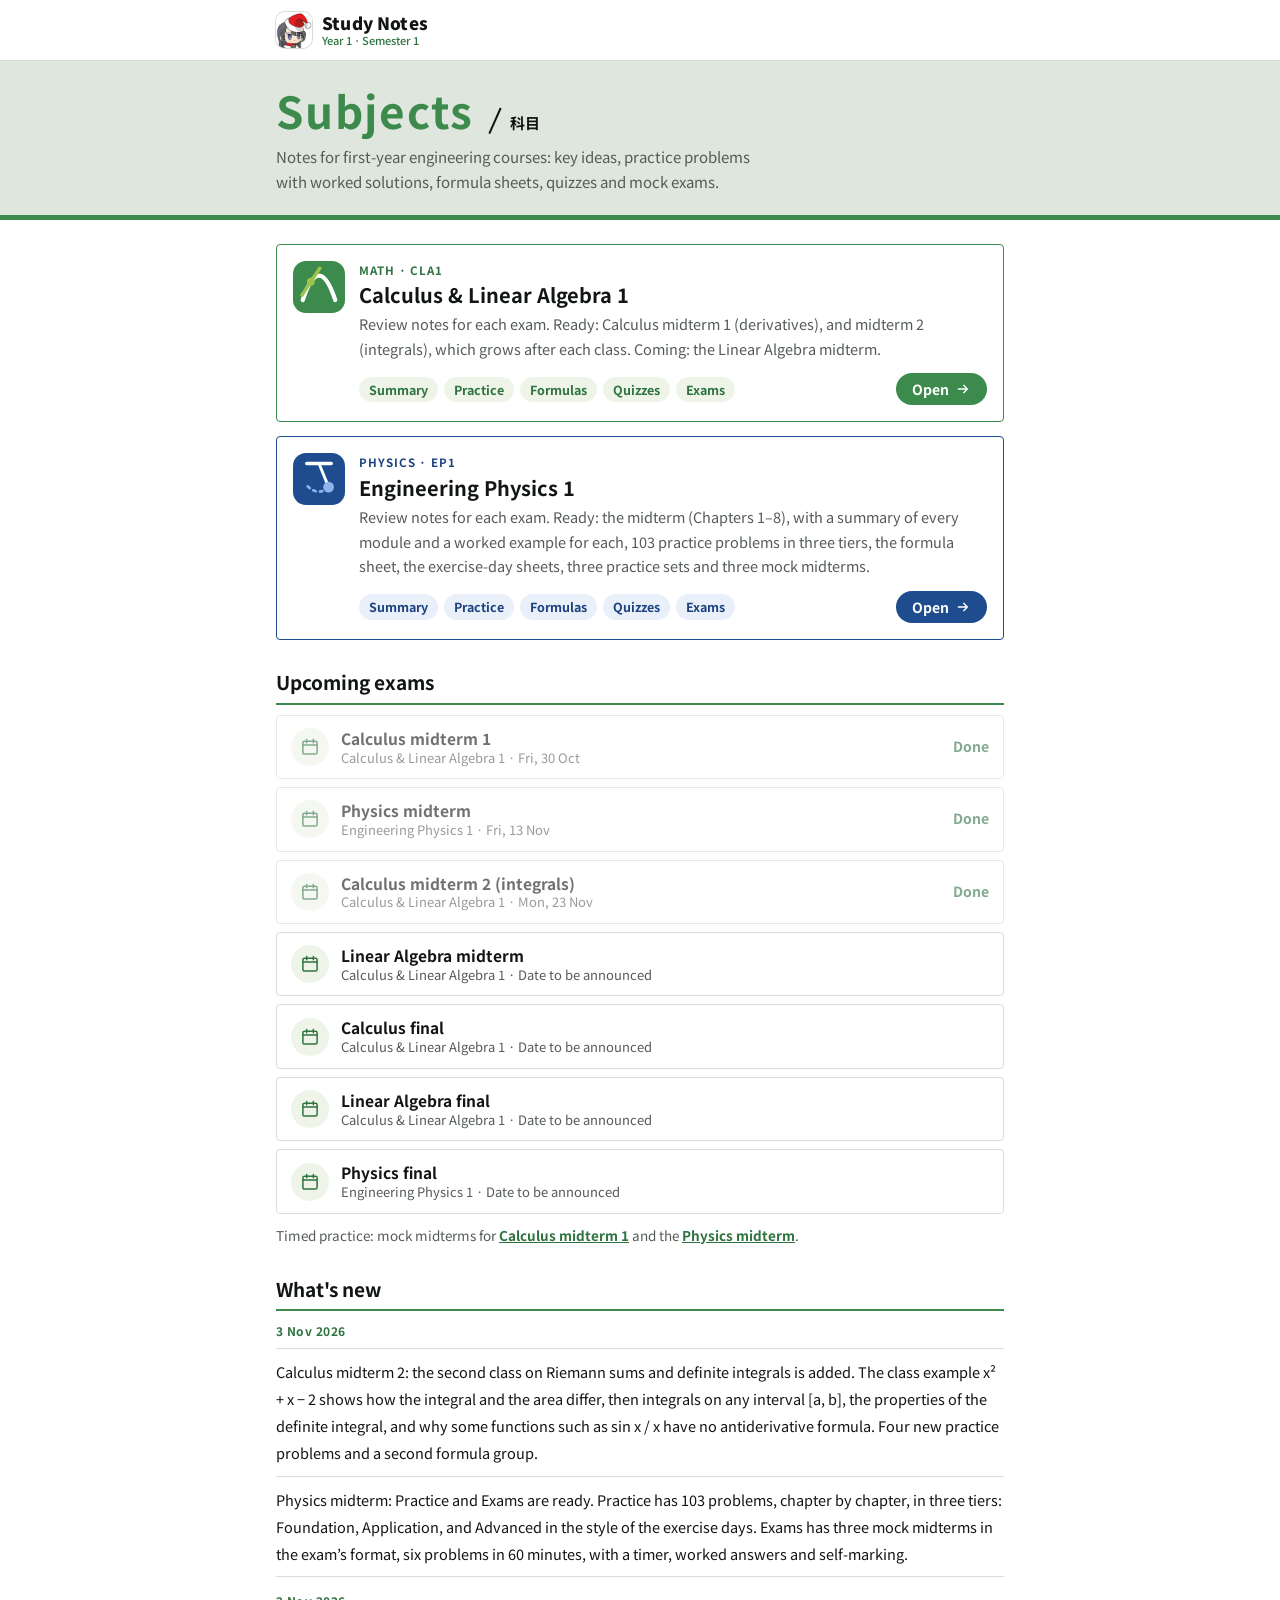
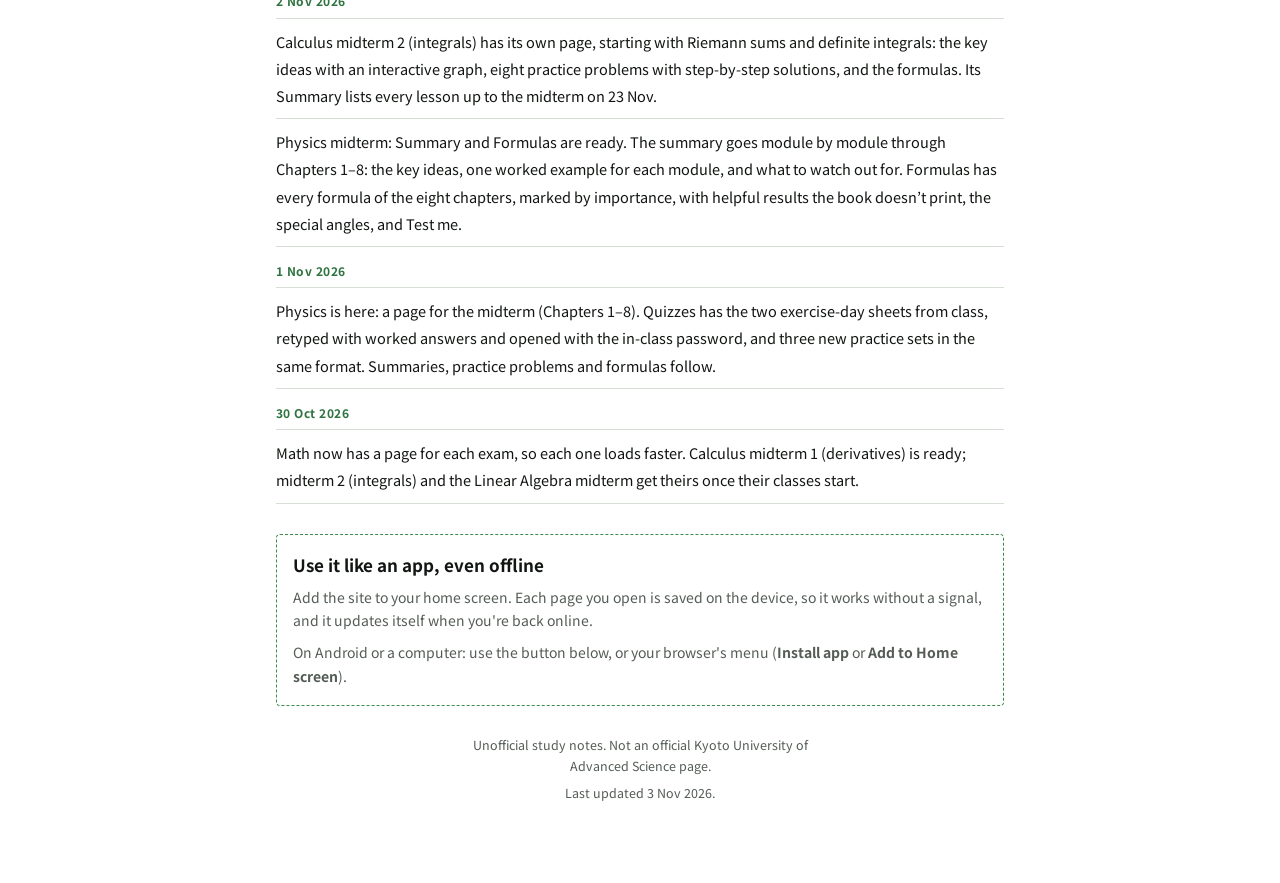
==== index.html @ 2e7078bb "Physics: fill the Practice and Exams tabs - Practice: 103 problems, chapter by chapter, in three tie" ====
<!doctype html>
<html lang="en">
<head>
<meta charset="utf-8">
<meta name="viewport" content="width=device-width, initial-scale=1, viewport-fit=cover">
<title>Study Notes · Year 1</title>
<meta name="description" content="Unofficial study notes for first-year KUAS engineering courses: summaries, practice problems with worked solutions, formula sheets, quizzes and mock exams.">
<meta name="robots" content="noindex, nofollow">
<meta property="og:type" content="website">
<meta property="og:site_name" content="Study Notes">
<meta property="og:title" content="Study Notes · Year 1">
<meta property="og:description" content="Unofficial notes for first-year engineering courses: key ideas, practice problems with worked solutions, formula sheets, quizzes and mock exams.">
<meta property="og:url" content="https://lmheew.github.io/y1-s1/">
<meta property="og:image" content="https://lmheew.github.io/y1-s1/og-home.png">
<meta property="og:image:width" content="1200">
<meta property="og:image:height" content="630">
<meta property="og:image:alt" content="Study Notes, Year 1: Calculus and Linear Algebra 1, and Engineering Physics 1">
<meta name="twitter:card" content="summary_large_image">
<meta name="theme-color" content="#FFFFFF" media="(prefers-color-scheme: light)">
<meta name="theme-color" content="#151C17" media="(prefers-color-scheme: dark)">
<link rel="icon" href="favicon.png" type="image/png" sizes="64x64">
<link rel="apple-touch-icon" href="apple-touch-icon.png">
<link rel="manifest" href="manifest.webmanifest">
<link rel="preconnect" href="https://fonts.googleapis.com">
<link rel="preconnect" href="https://fonts.gstatic.com" crossorigin>
<link rel="stylesheet" href="https://fonts.googleapis.com/css2?family=Noto+Sans+JP:wght@400;500;700;900&display=swap">
<link rel="stylesheet" href="src/shared/totop.css">
<script src="src/shared/totop.js" defer></script>
<script>
  // follow the theme picked on a subject page (light / dark / system)
  try {
    const t = (JSON.parse(localStorage.getItem('cla1-midterm-review') || 'null') || {}).theme;
    if (t === 'light' || t === 'dark') document.documentElement.setAttribute('data-theme', t);
  } catch (e) { /* storage unavailable */ }
</script>
<style>
  /* Home: subjects, upcoming exams, what's new, and offline use. Same KUAS-style palette as the subject pages;
     each subject keeps its own colour (Math green, Physics a darker blue). Hand-written: edit it directly. */
  :root {
    --bg: #FFFFFF; --surface: #FFFFFF; --band: #DEE6DD; --green: #3D8A4D; --green-text: #2F7340; --lime: #9CC34C; --lime-deep: #7BA831; --bar: #377E46; --bar-active: #2B6638;
    --ink: #121612; --ink-soft: #545C55; --line: #D6DED5; --tint: #EEF5E8; --amber: #8F5B0D; --charcoal: #505050;
    --blue: #1F4B8F; --blue-text: #1C437F; --blue-soft: #8FB4EC; --blue-tint: #EAF0FA;
    --font: "Noto Sans JP", "Hiragino Sans", "Hiragino Kaku Gothic ProN", "Yu Gothic", Meiryo, system-ui, sans-serif;
    --totop-bottom: calc(20px + env(safe-area-inset-bottom, 0px)); /* no tab bar here, so the back-to-top button sits lower */
    color-scheme: light;
  }
  @media (prefers-color-scheme: dark) {
    :root:not([data-theme="light"]) {
      --bg: #0E1310; --surface: #151C17; --band: #1B261E; --green: #5DB570; --green-text: #86CF95; --lime: #A6CF5A; --lime-deep: #8DB845; --bar: #2B6337; --bar-active: #1F4B29;
      --ink: #E6EDE7; --ink-soft: #A3AFA5; --line: #2A362E; --tint: #1A281E; --amber: #E2AB55; --charcoal: #3A413C;
      --blue: #6F9BE0; --blue-text: #9DBDF0; --blue-soft: #6F9BE0; --blue-tint: #172234;
      color-scheme: dark;
    }
  }
  :root[data-theme="dark"] {
    --bg: #0E1310; --surface: #151C17; --band: #1B261E; --green: #5DB570; --green-text: #86CF95; --lime: #A6CF5A; --lime-deep: #8DB845; --bar: #2B6337; --bar-active: #1F4B29;
    --ink: #E6EDE7; --ink-soft: #A3AFA5; --line: #2A362E; --tint: #1A281E; --amber: #E2AB55; --charcoal: #3A413C;
    --blue: #6F9BE0; --blue-text: #9DBDF0; --blue-soft: #6F9BE0; --blue-tint: #172234;
    color-scheme: dark;
  }
  *, *::before, *::after { box-sizing: border-box; }
  [hidden] { display: none !important; }
  html { -webkit-text-size-adjust: 100%; }
  body { margin: 0; background: var(--bg); color: var(--ink); font-family: var(--font); font-size: 16px; line-height: 1.7; }
  p { margin: 0; }
  .wrap { max-width: 760px; margin-inline: auto; padding-left: max(16px, env(safe-area-inset-left, 0px)); padding-right: max(16px, env(safe-area-inset-right, 0px)); }
  :where(a, button):focus-visible { outline: 2.5px solid var(--lime); outline-offset: 3px; }
  svg.ic { width: 20px; height: 20px; fill: none; stroke: currentColor; stroke-width: 1.8; stroke-linecap: round; stroke-linejoin: round; flex: none; }

  .appbar { background: var(--surface); border-bottom: 1px solid var(--line); padding-top: env(safe-area-inset-top, 0px); }
  .appbar-row { display: flex; align-items: center; height: 60px; }
  .brand { display: flex; align-items: center; gap: 10px; min-width: 0; color: var(--ink); text-decoration: none; }
  .brand img { width: 36px; height: 36px; flex: none; border-radius: 9px; box-shadow: 0 0 0 1px var(--line); } /* the app icon (logo.png) */
  .brand-text { display: grid; line-height: 1.2; }
  .brand-text b { font-size: 17px; font-weight: 900; letter-spacing: .01em; }
  .brand-text small { font-size: 11px; font-weight: 500; color: var(--green-text); }

  .band { background: var(--band); border-bottom: 5px solid var(--green); }
  .band .wrap { padding-block: 24px 20px; }
  .band-title { margin: 0; display: flex; flex-wrap: wrap; align-items: baseline; gap: 2px 14px; line-height: 1.15; }
  .band-title .en { font-size: clamp(32px, 9vw, 44px); font-weight: 700; letter-spacing: .04em; color: var(--green); }
  .band-title .jp { position: relative; padding-left: 22px; font-size: 15px; font-weight: 700; }
  .band-title .jp::before { content: ""; position: absolute; left: 6px; top: 50%; width: 2px; height: 28px; background: var(--ink); transform: translateY(-58%) rotate(24deg); }
  .band-lede { margin-top: 8px; font-size: 15px; color: var(--ink-soft); max-width: 60ch; }

  main { padding-block: 24px 8px; display: grid; gap: 30px; }
  .sec-title { margin: 0 0 10px; padding-bottom: 8px; border-bottom: 2px solid var(--green); font-size: 19px; font-weight: 700; line-height: 1.3; }
  .new-pill { display: inline-block; margin-left: 6px; padding: 2px 8px; border-radius: 999px; background: var(--lime); color: #1B2A0E;
    font-size: 10.5px; font-weight: 900; line-height: 1.3; letter-spacing: .06em; text-transform: uppercase; vertical-align: middle; }

  .subjects { display: grid; gap: 14px; }
  .subject { --c: var(--green); --c-text: var(--green-text); --c-tint: var(--tint);
    display: grid; grid-template-columns: auto minmax(0, 1fr); align-content: start; gap: 4px 14px; padding: 16px; border: 1.5px solid var(--c); border-radius: 4px;
    background: var(--surface); color: var(--ink); text-decoration: none; }
  a.subject:hover { background: var(--c-tint); }
  .subject.physics { --c: var(--blue); --c-text: var(--blue-text); --c-tint: var(--blue-tint); }
  .s-icon { grid-row: span 2; width: 52px; height: 52px; }
  .s-icon svg { width: 100%; height: 100%; display: block; }
  .s-kicker { display: block; font-size: 11.5px; font-weight: 700; letter-spacing: .08em; text-transform: uppercase; color: var(--c-text); }
  .s-title { display: block; margin-top: 2px; font-size: 20px; font-weight: 700; line-height: 1.3; text-wrap: balance; }
  .s-text { grid-column: 2; font-size: 14.5px; color: var(--ink-soft); }
  .s-foot { grid-column: 2; display: flex; flex-wrap: wrap; align-items: center; justify-content: space-between; gap: 8px 12px; margin-top: 8px; }
  .s-parts { display: flex; flex-wrap: wrap; gap: 6px; padding: 0; margin: 0; list-style: none; }
  .s-parts li { padding: 2px 10px; border-radius: 999px; background: var(--c-tint); color: var(--c-text); font-size: 12.5px; font-weight: 700; }
  .s-go { display: inline-flex; align-items: center; gap: 6px; padding: 8px 16px; border-radius: 999px; background: var(--c); color: #FFFFFF; font-size: 14px; font-weight: 700; line-height: 1; }
  .s-go svg { width: 16px; height: 16px; fill: none; stroke: currentColor; stroke-width: 2; stroke-linecap: round; stroke-linejoin: round; }
  .s-soon { display: inline-block; padding: 4px 12px; border: 1.5px solid var(--c); border-radius: 999px; color: var(--c-text); font-size: 13px; font-weight: 700; }
  :root[data-theme="dark"] .s-go { color: #0E1310; }
  @media (prefers-color-scheme: dark) { :root:not([data-theme="light"]) .s-go { color: #0E1310; } }

  .up-list { list-style: none; margin: 0; padding: 0; display: grid; gap: 8px; }
  .up-item { display: flex; align-items: center; gap: 12px; padding: 12px 14px; border: 1.5px solid var(--line); border-radius: 4px; background: var(--surface); color: var(--ink); text-decoration: none; }
  a.up-item:hover { background: var(--tint); }
  .up-cal { width: 38px; height: 38px; flex: none; display: grid; place-items: center; border-radius: 50%; background: var(--tint); color: var(--green-text); }
  .up-main { flex: 1; min-width: 0; display: grid; line-height: 1.35; }
  .up-name { font-size: 15.5px; font-weight: 700; }
  .up-when { font-size: 13px; color: var(--ink-soft); }
  .up-left { flex: none; font-size: 14px; font-weight: 700; color: var(--green-text); font-variant-numeric: tabular-nums; }
  .up-item.soon { border-color: var(--amber); }
  .up-item.soon .up-left { color: var(--amber); }
  .up-item.past { opacity: .6; }
  .up-more { margin-top: 10px; font-size: 13.5px; color: var(--ink-soft); }
  .up-more a { color: var(--green-text); font-weight: 700; white-space: nowrap; }
  .nw { white-space: nowrap; }

  .news, .n-items { list-style: none; margin: 0; padding: 0; display: grid; }
  .news { gap: 14px; }
  .n-date { margin: 0; padding-bottom: 6px; border-bottom: 1px solid var(--line); font-size: 12px; font-weight: 700; letter-spacing: .04em; color: var(--green-text); }
  .n-items li { padding: 9px 0; border-bottom: 1px solid var(--line); }
  .news a { color: var(--ink); text-decoration: none; }
  .news a:hover .n-text { text-decoration: underline; }
  .n-text { font-size: 14.5px; }

  .offline { padding: 16px; border: 1.5px dashed var(--green); border-radius: 4px; }
  .offline h2 { margin: 0 0 6px; font-size: 17px; font-weight: 700; }
  .offline p { font-size: 14px; color: var(--ink-soft); }
  .offline p + p { margin-top: 8px; }
  .install { appearance: none; margin-top: 12px; display: inline-flex; align-items: center; gap: 8px; padding: 10px 18px; border: 0; border-radius: 999px;
    background: var(--bar); color: #FFFFFF; font: 700 14px/1 var(--font); cursor: pointer; }
  @media (hover: hover) { .install:hover { background: var(--bar-active); } }
  .ok { color: var(--green-text); font-weight: 700; }

  .site-foot .wrap { padding-block: 20px calc(80px + env(safe-area-inset-bottom, 0px)); text-align: center; } /* room for the back-to-top button */
  .fine { max-width: 56ch; margin-inline: auto; font-size: 12.5px; color: var(--ink-soft); }
  .fine + .fine { margin-top: 6px; }
</style>
</head>
<body>
<header class="appbar"><div class="wrap appbar-row">
  <a class="brand" href="./" aria-label="Study Notes, home">
    <img src="logo.png" width="36" height="36" alt="">
    <span class="brand-text"><b>Study Notes</b><small>Year 1 · Semester 1</small></span>
  </a>
</div></header>

<div class="band"><div class="wrap">
  <h1 class="band-title"><span class="en">Subjects</span><span class="jp" lang="ja">科目</span></h1>
  <p class="band-lede">Notes for first-year engineering courses: key ideas, practice problems with worked solutions, formula sheets, quizzes and mock exams.</p>
</div></div>

<main class="wrap">
  <section aria-label="Subjects">
    <div class="subjects">
      <a class="subject math" href="math/" id="card-math">
        <span class="s-icon"><svg viewBox="0 0 32 32" aria-hidden="true"><rect width="32" height="32" rx="8" fill="#3D8A4D"/><path d="M6 24Q16 -6 26 24" fill="none" stroke="#FFFFFF" stroke-width="2.6" stroke-linecap="round"/><path d="M5.5 21L16.5 4.5" fill="none" stroke="#9CC34C" stroke-width="2.2" stroke-linecap="round"/><circle cx="11" cy="12.75" r="2.4" fill="#9CC34C"/></svg></span>
        <span><span class="s-kicker">Math · CLA1</span><span class="s-title">Calculus &amp; Linear Algebra 1</span></span>
        <p class="s-text">Review notes for each exam. Ready: Calculus midterm 1 (derivatives), and midterm 2 (integrals), which grows after each class. Coming: the Linear Algebra midterm.</p>
        <span class="s-foot">
          <ul class="s-parts" aria-label="Sections"><li>Summary</li><li>Practice</li><li>Formulas</li><li>Quizzes</li><li>Exams</li></ul>
          <span class="s-go">Open<svg viewBox="0 0 24 24" aria-hidden="true"><path d="M5 12h13M13 6.5l5.5 5.5-5.5 5.5"/></svg></span>
        </span>
      </a>
      <a class="subject physics" href="physics/" id="card-physics">
        <span class="s-icon"><svg viewBox="0 0 32 32" aria-hidden="true"><rect width="32" height="32" rx="8" fill="#1F4B8F"/><path d="M8.5 6.5h15" stroke="#FFFFFF" stroke-width="2.2" stroke-linecap="round"/><path d="M16 6.5L21.2 19.2" stroke="#FFFFFF" stroke-width="1.8" stroke-linecap="round"/><path d="M9 20.5Q16 27 23 20.5" fill="none" stroke="#8FB4EC" stroke-width="1.6" stroke-linecap="round" stroke-dasharray="1.6 2.6"/><circle cx="21.9" cy="21" r="3.3" fill="#8FB4EC"/></svg></span>
        <span><span class="s-kicker">Physics · EP1</span><span class="s-title">Engineering Physics 1</span></span>
        <p class="s-text">Review notes for each exam. Ready: the midterm (Chapters 1–8), with a summary of every module and a worked example for each, 103 practice problems in three tiers, the formula sheet, the exercise-day sheets, three practice sets and three mock midterms.</p>
        <span class="s-foot">
          <ul class="s-parts" aria-label="Sections"><li>Summary</li><li>Practice</li><li>Formulas</li><li>Quizzes</li><li>Exams</li></ul>
          <span class="s-go">Open<svg viewBox="0 0 24 24" aria-hidden="true"><path d="M5 12h13M13 6.5l5.5 5.5-5.5 5.5"/></svg></span>
        </span>
      </a>
    </div>
  </section>

  <section aria-labelledby="up-title">
    <h2 class="sec-title" id="up-title">Upcoming exams</h2>
    <ul class="up-list" id="up-list"><li class="up-item"><span class="up-main"><span class="up-when">Loading…</span></span></li></ul>
    <p class="up-more">Timed practice: mock midterms for <a href="math/derivatives/#exams">Calculus midterm 1</a> and the <a href="physics/midterm/#exams">Physics midterm</a>.</p>
  </section>

  <section aria-labelledby="news-title">
    <h2 class="sec-title" id="news-title">What's new</h2>
    <ul class="news" id="news"></ul>
  </section>

  <section class="offline" id="offline" aria-labelledby="off-title">
    <h2 id="off-title">Use it like an app, even offline</h2>
    <p>Add the site to your home screen. Each page you open is saved on the device, so it works without a signal, and it updates itself when you're back online.</p>
    <p id="off-ios" hidden>On iPhone or iPad: tap the Share button in Safari, then <b>Add to Home Screen</b>.</p>
    <p id="off-other">On Android or a computer: use the button below, or your browser's menu (<b>Install app</b> or <b>Add to Home screen</b>).</p>
    <button type="button" class="install" id="install" hidden>Install Study Notes</button>
    <p class="ok" id="off-done" hidden>Installed: you're using the app version.</p>
  </section>
</main>

<footer class="site-foot"><div class="wrap">
  <p class="fine">Unofficial study notes. Not an official Kyoto University of Advanced Science page.</p>
  <p class="fine" id="updated" hidden>Last updated <time></time>.</p>
</div></footer>

<script>
  (() => {
    const DAY = 86400000;
    const $ = (s) => document.querySelector(s);
    const esc = (s) => String(s).replace(/[&<>"]/g, (c) => ({ '&': '&amp;', '<': '&lt;', '>': '&gt;', '"': '&quot;' }[c]));
    const CAL = '<svg class="ic" viewBox="0 0 24 24" aria-hidden="true"><rect x="3.5" y="5" width="17" height="15.5" rx="2"/><path d="M3.5 9.5h17M8 3v4M16 3v4"/></svg>';
    const fresh = (date) => { const t = new Date(date + 'T00:00:00+09:00').getTime(); return Date.now() - t < 14 * DAY && Date.now() >= t - DAY; };
    const todayJST = () => new Date(new Date().toLocaleDateString('en-CA', { timeZone: 'Asia/Tokyo' }) + 'T00:00:00+09:00').getTime();
    // an exam links to its own page's Exams tab (page in site.json), or else to its subject's page
    const COURSE_PAGE = { math: 'math/', physics: 'physics/' };

    function exams(list) {
      const ul = $('#up-list');
      const today = todayJST();
      // the course name only tells exams apart once there is more than one course
      const several = new Set(list.map((x) => x.course)).size > 1;
      const rows = list.map((x) => {
        let when = 'Date to be announced', left = '', cls = '', sort = Infinity;
        if (x.date) {
          const days = Math.round((new Date(x.date + 'T00:00:00+09:00').getTime() - today) / DAY);
          when = new Date(x.date + 'T12:00:00+09:00').toLocaleDateString('en-GB', { weekday: 'short', day: 'numeric', month: 'short', timeZone: 'Asia/Tokyo' }) + (x.time ? ' · ' + x.time : '');
          left = days < 0 ? 'Done' : days === 0 ? 'Today' : days === 1 ? 'Tomorrow' : `in ${days} days`;
          cls = days < 0 ? ' past' : days <= 7 ? ' soon' : '';
          sort = days < 0 ? 1e9 + days : days;
        }
        const href = x.page ? x.page + '#exams' : COURSE_PAGE[x.subject];
        const inner = `<span class="up-cal">${CAL}</span><span class="up-main"><b class="up-name">${esc(x.name)}</b><span class="up-when">${several ? esc(x.course) + ' · ' : ''}<span class="nw">${esc(when)}</span></span></span><span class="up-left">${left}</span>`;
        return { sort, html: href ? `<li><a class="up-item${cls}" href="${href}">${inner}</a></li>` : `<li class="up-item${cls}">${inner}</li>` };
      });
      rows.sort((a, b) => a.sort - b.sort);
      ul.innerHTML = rows.map((r) => r.html).join('') || '<li class="up-item"><span class="up-main"><span class="up-when">No exams listed yet.</span></span></li>';
    }
    // "New" only for what this device hasn't seen yet, like the Math page (same keys, see page.js): What's new
    // marks a day's entries until the home page has shown them once (they stay for the rest of that visit), and
    // a subject's card until that subject's page has been opened since its newest update.
    const SEEN_KEY = 'study-seen', START_KEY = 'study-seen-start';
    const storage = (kind) => { try { return window[kind] || null; } catch (e) { return null; } };
    const readSeen = (store, key) => {
      try { const v = JSON.parse((store && store.getItem(key)) || 'null'); return v && typeof v === 'object' ? v : null; } catch (e) { return null; }
    };
    const seen = readSeen(storage('localStorage'), SEEN_KEY) || {};
    let start = readSeen(storage('sessionStorage'), START_KEY);
    if (!start) {
      start = { ...seen };
      try { storage('sessionStorage').setItem(START_KEY, JSON.stringify(start)); } catch (e) { /* ignore */ }
    }
    const unseen = (date, key, base) => Boolean(date) && fresh(date) && !(base[key] >= date);
    const PILL = ' <span class="new-pill">New</span>';

    // the latest six entries, grouped under their date
    function news(list) {
      const latest = list.slice().sort((a, b) => (a.date < b.date ? 1 : a.date > b.date ? -1 : 0)).slice(0, 6);
      const days = [];
      latest.forEach((n) => { const g = days[days.length - 1]; if (g && g.date === n.date) g.items.push(n); else days.push({ date: n.date, items: [n] }); });
      $('#news').innerHTML = days.map((g) => {
        const d = new Date(g.date + 'T12:00:00+09:00').toLocaleDateString('en-GB', { day: 'numeric', month: 'short', year: 'numeric', timeZone: 'Asia/Tokyo' });
        const items = g.items.map((n) => {
          const text = `<span class="n-text">${esc(n.text)}</span>`;
          return `<li>${n.link ? `<a href="${esc(n.link)}">${text}</a>` : text}</li>`;
        }).join('');
        return `<li class="n-day"><p class="n-date"><time class="nw" datetime="${esc(g.date)}">${esc(d)}</time>${unseen(g.date, 'news', start) ? PILL : ''}</p><ul class="n-items">${items}</ul></li>`;
      }).join('');
      const newest = latest.length ? latest[0].date : '';
      if (newest) {
        const t = $('#updated time');
        t.dateTime = newest;
        t.textContent = new Date(newest + 'T12:00:00+09:00').toLocaleDateString('en-GB', { day: 'numeric', month: 'short', year: 'numeric', timeZone: 'Asia/Tokyo' });
        $('#updated').hidden = false;
      }
      if (newest && !(seen.news >= newest)) {
        seen.news = newest;
        try { storage('localStorage').setItem(SEEN_KEY, JSON.stringify(seen)); } catch (e) { /* ignore */ }
      }
      // each exam page keeps its own key in study-seen (page.js); an entry belongs to the page it links to, and the
      // rest to its subject's key. A subject's card is New while any of its entries is new to that key.
      const PAGE_KEYS = { math: [['math/integrals/', 'math-integrals']], physics: [] };
      const keyOf = (n, subj) => { const p = PAGE_KEYS[subj].find(([pre]) => (n.link || '').startsWith(pre)); return p ? p[1] : subj; };
      for (const subj of ['math', 'physics']) {
        const mine = list.filter((n) => n.subject === subj || n.subject === 'all');
        if (mine.some((n) => unseen(n.date, keyOf(n, subj), seen))) $('#card-' + subj + ' .s-kicker').insertAdjacentHTML('beforeend', PILL);
      }
    }
    fetch('site.json').then((r) => r.json()).then((d) => { exams(d.exams || []); news(d.news || []); })
      .catch(() => { $('#up-list').innerHTML = '<li class="up-item"><span class="up-main"><span class="up-when">Couldn\'t load the exam list. Check your connection.</span></span></li>'; });

    // offline and install
    const standalone = window.matchMedia('(display-mode: standalone)').matches || window.navigator.standalone === true;
    const ios = /iphone|ipad|ipod/i.test(navigator.userAgent) || (navigator.platform === 'MacIntel' && navigator.maxTouchPoints > 1);
    if (standalone) { $('#off-done').hidden = false; $('#off-ios').hidden = true; $('#off-other').hidden = true; }
    else if (ios) { $('#off-ios').hidden = false; $('#off-other').hidden = true; }
    let deferred = null;
    window.addEventListener('beforeinstallprompt', (e) => { e.preventDefault(); deferred = e; $('#install').hidden = false; });
    $('#install').addEventListener('click', async () => {
      if (!deferred) return;
      deferred.prompt();
      await deferred.userChoice.catch(() => null);
      deferred = null;
      $('#install').hidden = true;
    });
    window.addEventListener('appinstalled', () => { $('#install').hidden = true; $('#off-done').hidden = false; });
    if ('serviceWorker' in navigator && /\.github\.io$|^localhost$/.test(location.hostname)) {
      window.addEventListener('load', () => { navigator.serviceWorker.register('sw.js').catch(() => { /* ignore */ }); });
    }
  })();
</script>
</body>
</html>
---- src/shared/totop.css ----
/* Back-to-top button: a round button in the bottom-right corner, above the phone tab bar. Hidden near the top of
   the page; it fades in once the page has been scrolled about half a screen down, and tucks away while the page
   scrolls down. A page without a tab bar sets --totop-bottom; the hover and focus colours come from the page's
   --bar-active and --lime-deep. */
.totop { position: fixed; z-index: 35; right: max(14px, calc(env(safe-area-inset-right, 0px) + 10px));
  bottom: var(--totop-bottom, calc(var(--tabbar-h, 60px) + env(safe-area-inset-bottom, 0px) + 14px));
  width: 44px; height: 44px; margin: 0; padding: 0; display: grid; place-items: center; border: 0; border-radius: 50%;
  background: var(--bar, #377E46); color: #FFFFFF; box-shadow: 0 4px 14px rgba(0, 0, 0, .22); cursor: pointer;
  -webkit-tap-highlight-color: transparent; opacity: 0; visibility: hidden; transform: translateY(12px) scale(.9);
  transition: opacity .2s ease, transform .2s ease, visibility 0s linear .2s, background-color .15s ease; }
.totop.show { opacity: 1; visibility: visible; transform: none; transition: opacity .2s ease, transform .2s ease, visibility 0s, background-color .15s ease; }
/* tucked into the right edge while the page scrolls down, back on the way up (totop.js sets .fab-away) */
.fab-away .totop.show:not(:focus-visible) { opacity: 0; visibility: hidden; transform: translateX(calc(100% + 16px));
  transition: opacity .2s ease, transform .26s ease, visibility 0s linear .26s, background-color .15s ease; }
.totop:hover { background: var(--bar-active, #2B6638); }
.totop:active { transform: scale(.94); }
.totop:focus-visible { outline: 2.5px solid var(--lime-deep, #7BA831); outline-offset: 3px; }
.totop svg { width: 22px; height: 22px; fill: none; stroke: currentColor; stroke-width: 2.2; stroke-linecap: round; stroke-linejoin: round; }
:root[data-theme="dark"] .totop { box-shadow: 0 0 0 1px rgba(255, 255, 255, .2), 0 4px 14px rgba(0, 0, 0, .5); }
@media (prefers-color-scheme: dark) { :root:not([data-theme="light"]) .totop { box-shadow: 0 0 0 1px rgba(255, 255, 255, .2), 0 4px 14px rgba(0, 0, 0, .5); } }
@media (min-width: 860px) {
  .totop { right: max(24px, calc(env(safe-area-inset-right, 0px) + 10px)); bottom: var(--totop-bottom, calc(24px + env(safe-area-inset-bottom, 0px))); }
}
@media (prefers-reduced-motion: reduce) { .totop, .totop.show, .fab-away .totop.show:not(:focus-visible) { transition: none; transform: none; } }
@media print { .totop { display: none !important; } }
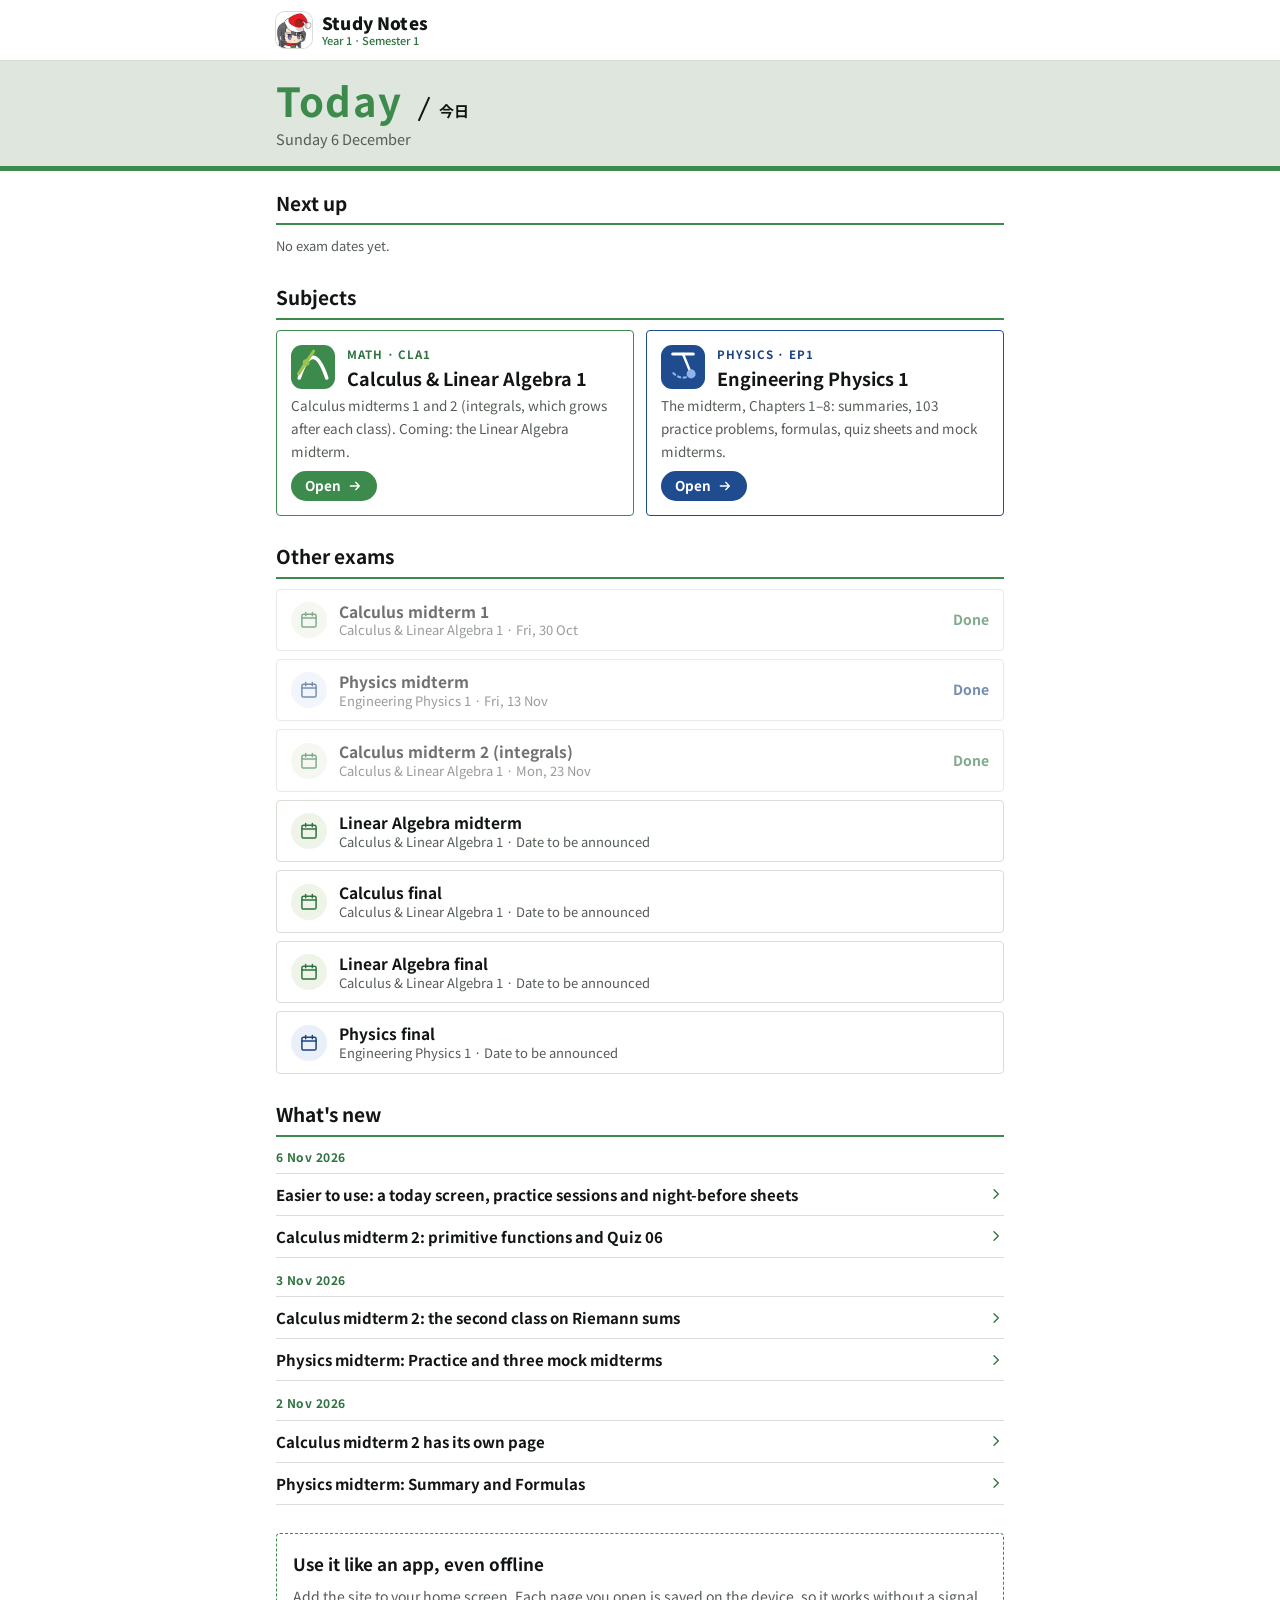
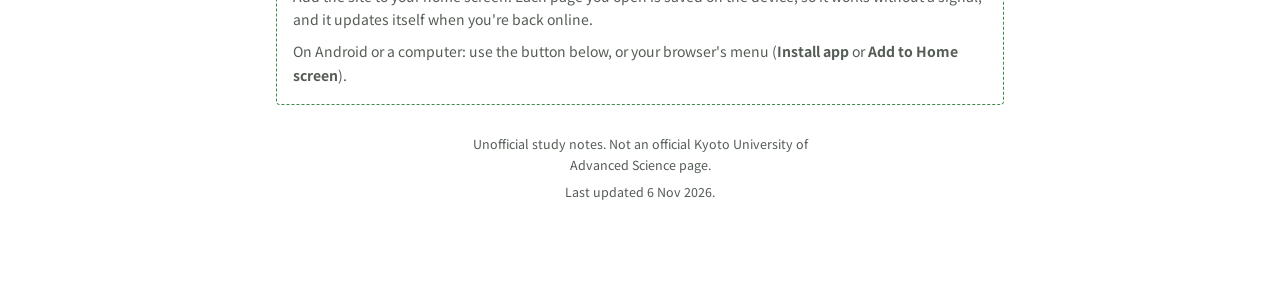
==== commit 5ebec158: "Friendlier site: today screen, practice sessions, night-before sheets - Home: a "today" screen. Next" ====
--- a/index.html
+++ b/index.html
@@ -76,60 +76,99 @@
   .brand-text small { font-size: 11px; font-weight: 500; color: var(--green-text); }
 
   .band { background: var(--band); border-bottom: 5px solid var(--green); }
-  .band .wrap { padding-block: 24px 20px; }
+  .band .wrap { padding-block: 16px 14px; }
   .band-title { margin: 0; display: flex; flex-wrap: wrap; align-items: baseline; gap: 2px 14px; line-height: 1.15; }
-  .band-title .en { font-size: clamp(32px, 9vw, 44px); font-weight: 700; letter-spacing: .04em; color: var(--green); }
+  .band-title .en { font-size: clamp(30px, 8vw, 40px); font-weight: 700; letter-spacing: .04em; color: var(--green); }
   .band-title .jp { position: relative; padding-left: 22px; font-size: 15px; font-weight: 700; }
-  .band-title .jp::before { content: ""; position: absolute; left: 6px; top: 50%; width: 2px; height: 28px; background: var(--ink); transform: translateY(-58%) rotate(24deg); }
-  .band-lede { margin-top: 8px; font-size: 15px; color: var(--ink-soft); max-width: 60ch; }
-
-  main { padding-block: 24px 8px; display: grid; gap: 30px; }
+  .band-title .jp::before { content: ""; position: absolute; left: 6px; top: 50%; width: 2px; height: 26px; background: var(--ink); transform: translateY(-58%) rotate(24deg); }
+  .band-lede { margin-top: 4px; font-size: 14.5px; color: var(--ink-soft); }
+
+  main { padding-block: 20px 8px; display: grid; gap: 28px; }
   .sec-title { margin: 0 0 10px; padding-bottom: 8px; border-bottom: 2px solid var(--green); font-size: 19px; font-weight: 700; line-height: 1.3; }
   .new-pill { display: inline-block; margin-left: 6px; padding: 2px 8px; border-radius: 999px; background: var(--lime); color: #1B2A0E;
     font-size: 10.5px; font-weight: 900; line-height: 1.3; letter-spacing: .06em; text-transform: uppercase; vertical-align: middle; }
-
-  .subjects { display: grid; gap: 14px; }
+  .nw { white-space: nowrap; }
+
+  /* next up: the soonest exam as a card with its countdown, Practice progress and links; then the others with a date */
+  .next { --c: var(--green); --c-text: var(--green-text); --c-tint: var(--tint);
+    display: grid; gap: 8px; padding: 16px; border: 2px solid var(--c); border-radius: 6px; background: var(--surface); }
+  .next.physics, .up-item.physics { --c: var(--blue); --c-text: var(--blue-text); --c-tint: var(--blue-tint); }
+  .nx-top { display: flex; align-items: center; gap: 12px; }
+  .nx-top svg { width: 44px; height: 44px; flex: none; display: block; }
+  .nx-head { flex: 1; min-width: 0; display: grid; line-height: 1.25; }
+  .nx-kicker { font-size: 11.5px; font-weight: 700; letter-spacing: .08em; text-transform: uppercase; color: var(--c-text); }
+  .nx-title { margin: 2px 0 0; font-size: 21px; font-weight: 700; line-height: 1.25; }
+  .nx-left { flex: none; display: grid; justify-items: end; line-height: 1.1; color: var(--c-text); }
+  .nx-left b { font-size: 26px; font-weight: 900; font-variant-numeric: tabular-nums; }
+  .nx-left small { font-size: 12px; font-weight: 700; }
+  .next.soon .nx-left { color: var(--amber); }
+  .nx-when { font-size: 14px; color: var(--ink-soft); }
+  .prog { display: grid; gap: 5px; font-size: 13.5px; color: var(--ink-soft); }
+  .prog-bar { display: flex; height: 8px; border-radius: 8px; background: var(--line); overflow: hidden; }
+  .prog-bar i { display: block; height: 100%; background: var(--c); }
+  .prog-bar i.rev { background: var(--amber); }
+  .prog b { color: var(--ink); font-variant-numeric: tabular-nums; }
+  .nx-btns { display: flex; flex-wrap: wrap; gap: 8px; margin-top: 4px; }
+  .nx-btns a { display: inline-flex; align-items: center; gap: 6px; padding: 8px 14px; border-radius: 999px; font-size: 14px; font-weight: 700; line-height: 1.1; text-decoration: none; }
+  .nx-btns .go { background: var(--c); color: #FFFFFF; }
+  .nx-btns .alt { border: 1.5px solid var(--c); color: var(--c-text); background: var(--surface); }
+  .nx-btns svg { width: 16px; height: 16px; fill: none; stroke: currentColor; stroke-width: 1.9; stroke-linecap: round; stroke-linejoin: round; }
+  :root[data-theme="dark"] .nx-btns .go { color: #0E1310; }
+  @media (prefers-color-scheme: dark) { :root:not([data-theme="light"]) .nx-btns .go { color: #0E1310; } }
+  @media (hover: hover) { .nx-btns .alt:hover { background: var(--c-tint); } }
+
+  .up-list { list-style: none; margin: 0; padding: 0; display: grid; gap: 8px; }
+  .up-list:empty { display: none; }
+  #up-list { margin-top: 10px; }
+  .up-item { --c: var(--green); --c-text: var(--green-text); --c-tint: var(--tint);
+    display: flex; align-items: center; gap: 12px; padding: 11px 14px; border: 1.5px solid var(--line); border-radius: 4px; background: var(--surface); color: var(--ink); text-decoration: none; }
+  a.up-item:hover { background: var(--tint); }
+  .up-cal { width: 36px; height: 36px; flex: none; display: grid; place-items: center; border-radius: 50%; background: var(--c-tint); color: var(--c-text); }
+  .up-main { flex: 1; min-width: 0; display: grid; line-height: 1.35; }
+  .up-name { font-size: 15.5px; font-weight: 700; }
+  .up-when { font-size: 13px; color: var(--ink-soft); }
+  .up-prog { font-size: 12.5px; color: var(--ink-soft); }
+  .up-left { flex: none; font-size: 14px; font-weight: 700; color: var(--c-text); font-variant-numeric: tabular-nums; }
+  .up-item.soon { border-color: var(--amber); }
+  .up-item.soon .up-left { color: var(--amber); }
+  .up-item.past { opacity: .6; }
+  .resume { display: flex; align-items: center; gap: 12px; margin-top: 10px; padding: 11px 14px; border: 1.5px dashed var(--green); border-radius: 4px;
+    color: var(--ink); text-decoration: none; }
+  .resume > svg { width: 22px; height: 22px; flex: none; color: var(--green-text); }
+  .rs-main { flex: 1; min-width: 0; display: grid; line-height: 1.35; }
+  .rs-main b { font-size: 14.5px; }
+  .rs-main small { font-size: 13px; color: var(--ink-soft); }
+  @media (hover: hover) { .resume:hover { background: var(--tint); } }
+
+  .subjects { display: grid; gap: 12px; }
+  @media (min-width: 640px) { .subjects { grid-template-columns: 1fr 1fr; } }
   .subject { --c: var(--green); --c-text: var(--green-text); --c-tint: var(--tint);
-    display: grid; grid-template-columns: auto minmax(0, 1fr); align-content: start; gap: 4px 14px; padding: 16px; border: 1.5px solid var(--c); border-radius: 4px;
+    display: grid; grid-template-columns: auto minmax(0, 1fr); align-content: start; gap: 4px 12px; padding: 14px; border: 1.5px solid var(--c); border-radius: 4px;
     background: var(--surface); color: var(--ink); text-decoration: none; }
   a.subject:hover { background: var(--c-tint); }
   .subject.physics { --c: var(--blue); --c-text: var(--blue-text); --c-tint: var(--blue-tint); }
-  .s-icon { grid-row: span 2; width: 52px; height: 52px; }
+  .s-icon { width: 44px; height: 44px; }
   .s-icon svg { width: 100%; height: 100%; display: block; }
   .s-kicker { display: block; font-size: 11.5px; font-weight: 700; letter-spacing: .08em; text-transform: uppercase; color: var(--c-text); }
-  .s-title { display: block; margin-top: 2px; font-size: 20px; font-weight: 700; line-height: 1.3; text-wrap: balance; }
-  .s-text { grid-column: 2; font-size: 14.5px; color: var(--ink-soft); }
-  .s-foot { grid-column: 2; display: flex; flex-wrap: wrap; align-items: center; justify-content: space-between; gap: 8px 12px; margin-top: 8px; }
-  .s-parts { display: flex; flex-wrap: wrap; gap: 6px; padding: 0; margin: 0; list-style: none; }
-  .s-parts li { padding: 2px 10px; border-radius: 999px; background: var(--c-tint); color: var(--c-text); font-size: 12.5px; font-weight: 700; }
-  .s-go { display: inline-flex; align-items: center; gap: 6px; padding: 8px 16px; border-radius: 999px; background: var(--c); color: #FFFFFF; font-size: 14px; font-weight: 700; line-height: 1; }
+  .s-title { display: block; margin-top: 2px; font-size: 18px; font-weight: 700; line-height: 1.3; text-wrap: balance; }
+  .s-text { grid-column: 1 / -1; font-size: 13.5px; color: var(--ink-soft); }
+  .s-go { grid-column: 1 / -1; justify-self: start; display: inline-flex; align-items: center; gap: 6px; margin-top: 4px; padding: 7px 14px; border-radius: 999px; background: var(--c); color: #FFFFFF; font-size: 13.5px; font-weight: 700; line-height: 1; }
   .s-go svg { width: 16px; height: 16px; fill: none; stroke: currentColor; stroke-width: 2; stroke-linecap: round; stroke-linejoin: round; }
-  .s-soon { display: inline-block; padding: 4px 12px; border: 1.5px solid var(--c); border-radius: 999px; color: var(--c-text); font-size: 13px; font-weight: 700; }
   :root[data-theme="dark"] .s-go { color: #0E1310; }
   @media (prefers-color-scheme: dark) { :root:not([data-theme="light"]) .s-go { color: #0E1310; } }
 
-  .up-list { list-style: none; margin: 0; padding: 0; display: grid; gap: 8px; }
-  .up-item { display: flex; align-items: center; gap: 12px; padding: 12px 14px; border: 1.5px solid var(--line); border-radius: 4px; background: var(--surface); color: var(--ink); text-decoration: none; }
-  a.up-item:hover { background: var(--tint); }
-  .up-cal { width: 38px; height: 38px; flex: none; display: grid; place-items: center; border-radius: 50%; background: var(--tint); color: var(--green-text); }
-  .up-main { flex: 1; min-width: 0; display: grid; line-height: 1.35; }
-  .up-name { font-size: 15.5px; font-weight: 700; }
-  .up-when { font-size: 13px; color: var(--ink-soft); }
-  .up-left { flex: none; font-size: 14px; font-weight: 700; color: var(--green-text); font-variant-numeric: tabular-nums; }
-  .up-item.soon { border-color: var(--amber); }
-  .up-item.soon .up-left { color: var(--amber); }
-  .up-item.past { opacity: .6; }
-  .up-more { margin-top: 10px; font-size: 13.5px; color: var(--ink-soft); }
-  .up-more a { color: var(--green-text); font-weight: 700; white-space: nowrap; }
-  .nw { white-space: nowrap; }
-
+  /* What's new: a headline per entry, tapped open for the whole note and its link */
   .news, .n-items { list-style: none; margin: 0; padding: 0; display: grid; }
-  .news { gap: 14px; }
+  .news { gap: 12px; }
   .n-date { margin: 0; padding-bottom: 6px; border-bottom: 1px solid var(--line); font-size: 12px; font-weight: 700; letter-spacing: .04em; color: var(--green-text); }
-  .n-items li { padding: 9px 0; border-bottom: 1px solid var(--line); }
-  .news a { color: var(--ink); text-decoration: none; }
-  .news a:hover .n-text { text-decoration: underline; }
-  .n-text { font-size: 14.5px; }
+  .n-items li { border-bottom: 1px solid var(--line); }
+  .n-items details > summary { display: flex; align-items: center; gap: 10px; padding: 10px 0; list-style: none; cursor: pointer; font-size: 15px; font-weight: 700; line-height: 1.4; }
+  .n-items details > summary::-webkit-details-marker { display: none; }
+  .n-items summary .n-t { flex: 1; min-width: 0; }
+  .n-items summary svg { width: 16px; height: 16px; flex: none; fill: none; stroke: var(--green-text); stroke-width: 2; stroke-linecap: round; stroke-linejoin: round; transition: transform .15s ease; }
+  .n-items details[open] > summary svg { transform: rotate(90deg); }
+  .n-text { margin: 0 0 10px; font-size: 14px; color: var(--ink-soft); }
+  .n-open { display: inline-block; margin: -2px 0 12px; font-size: 14px; font-weight: 700; color: var(--green-text); }
 
   .offline { padding: 16px; border: 1.5px dashed var(--green); border-radius: 4px; }
   .offline h2 { margin: 0 0 6px; font-size: 17px; font-weight: 700; }
@@ -154,38 +193,39 @@
 </div></header>
 
 <div class="band"><div class="wrap">
-  <h1 class="band-title"><span class="en">Subjects</span><span class="jp" lang="ja">科目</span></h1>
-  <p class="band-lede">Notes for first-year engineering courses: key ideas, practice problems with worked solutions, formula sheets, quizzes and mock exams.</p>
+  <h1 class="band-title"><span class="en">Today</span><span class="jp" lang="ja">今日</span></h1>
+  <p class="band-lede" id="today">Notes for first-year engineering courses: key ideas, practice problems, formula sheets, quizzes and mock exams.</p>
 </div></div>
 
 <main class="wrap">
-  <section aria-label="Subjects">
+  <section aria-labelledby="next-title">
+    <h2 class="sec-title" id="next-title">Next up</h2>
+    <div id="next"><p class="up-when">Loading…</p></div>
+    <ul class="up-list" id="up-list"></ul>
+    <a class="resume" id="resume" href="./" hidden><svg class="ic" viewBox="0 0 24 24" aria-hidden="true"><path d="M4.5 12a7.5 7.5 0 1 0 2.2-5.3"/><path d="M4.5 4.5v3.2h3.2"/><path d="M12 8.5V12l2.5 2"/></svg><span class="rs-main"><b>Pick up where you left off</b><small id="resume-where"></small></span></a>
+  </section>
+
+  <section aria-labelledby="subj-title">
+    <h2 class="sec-title" id="subj-title">Subjects</h2>
     <div class="subjects">
       <a class="subject math" href="math/" id="card-math">
         <span class="s-icon"><svg viewBox="0 0 32 32" aria-hidden="true"><rect width="32" height="32" rx="8" fill="#3D8A4D"/><path d="M6 24Q16 -6 26 24" fill="none" stroke="#FFFFFF" stroke-width="2.6" stroke-linecap="round"/><path d="M5.5 21L16.5 4.5" fill="none" stroke="#9CC34C" stroke-width="2.2" stroke-linecap="round"/><circle cx="11" cy="12.75" r="2.4" fill="#9CC34C"/></svg></span>
         <span><span class="s-kicker">Math · CLA1</span><span class="s-title">Calculus &amp; Linear Algebra 1</span></span>
-        <p class="s-text">Review notes for each exam. Ready: Calculus midterm 1 (derivatives), and midterm 2 (integrals), which grows after each class. Coming: the Linear Algebra midterm.</p>
-        <span class="s-foot">
-          <ul class="s-parts" aria-label="Sections"><li>Summary</li><li>Practice</li><li>Formulas</li><li>Quizzes</li><li>Exams</li></ul>
-          <span class="s-go">Open<svg viewBox="0 0 24 24" aria-hidden="true"><path d="M5 12h13M13 6.5l5.5 5.5-5.5 5.5"/></svg></span>
-        </span>
+        <p class="s-text">Calculus midterms 1 and 2 (integrals, which grows after each class). Coming: the Linear Algebra midterm.</p>
+        <span class="s-go">Open<svg viewBox="0 0 24 24" aria-hidden="true"><path d="M5 12h13M13 6.5l5.5 5.5-5.5 5.5"/></svg></span>
       </a>
       <a class="subject physics" href="physics/" id="card-physics">
         <span class="s-icon"><svg viewBox="0 0 32 32" aria-hidden="true"><rect width="32" height="32" rx="8" fill="#1F4B8F"/><path d="M8.5 6.5h15" stroke="#FFFFFF" stroke-width="2.2" stroke-linecap="round"/><path d="M16 6.5L21.2 19.2" stroke="#FFFFFF" stroke-width="1.8" stroke-linecap="round"/><path d="M9 20.5Q16 27 23 20.5" fill="none" stroke="#8FB4EC" stroke-width="1.6" stroke-linecap="round" stroke-dasharray="1.6 2.6"/><circle cx="21.9" cy="21" r="3.3" fill="#8FB4EC"/></svg></span>
         <span><span class="s-kicker">Physics · EP1</span><span class="s-title">Engineering Physics 1</span></span>
-        <p class="s-text">Review notes for each exam. Ready: the midterm (Chapters 1–8), with a summary of every module and a worked example for each, 103 practice problems in three tiers, the formula sheet, the exercise-day sheets, three practice sets and three mock midterms.</p>
-        <span class="s-foot">
-          <ul class="s-parts" aria-label="Sections"><li>Summary</li><li>Practice</li><li>Formulas</li><li>Quizzes</li><li>Exams</li></ul>
-          <span class="s-go">Open<svg viewBox="0 0 24 24" aria-hidden="true"><path d="M5 12h13M13 6.5l5.5 5.5-5.5 5.5"/></svg></span>
-        </span>
+        <p class="s-text">The midterm, Chapters 1–8: summaries, 103 practice problems, formulas, quiz sheets and mock midterms.</p>
+        <span class="s-go">Open<svg viewBox="0 0 24 24" aria-hidden="true"><path d="M5 12h13M13 6.5l5.5 5.5-5.5 5.5"/></svg></span>
       </a>
     </div>
   </section>
 
-  <section aria-labelledby="up-title">
-    <h2 class="sec-title" id="up-title">Upcoming exams</h2>
-    <ul class="up-list" id="up-list"><li class="up-item"><span class="up-main"><span class="up-when">Loading…</span></span></li></ul>
-    <p class="up-more">Timed practice: mock midterms for <a href="math/derivatives/#exams">Calculus midterm 1</a> and the <a href="physics/midterm/#exams">Physics midterm</a>.</p>
+  <section aria-labelledby="later-title">
+    <h2 class="sec-title" id="later-title">Other exams</h2>
+    <ul class="up-list" id="later-list"></ul>
   </section>
 
   <section aria-labelledby="news-title">
@@ -214,32 +254,80 @@
     const $ = (s) => document.querySelector(s);
     const esc = (s) => String(s).replace(/[&<>"]/g, (c) => ({ '&': '&amp;', '<': '&lt;', '>': '&gt;', '"': '&quot;' }[c]));
     const CAL = '<svg class="ic" viewBox="0 0 24 24" aria-hidden="true"><rect x="3.5" y="5" width="17" height="15.5" rx="2"/><path d="M3.5 9.5h17M8 3v4M16 3v4"/></svg>';
+    const CHEV = '<svg viewBox="0 0 24 24" aria-hidden="true"><path d="M9 5.5l6.5 6.5L9 18.5"/></svg>';
     const fresh = (date) => { const t = new Date(date + 'T00:00:00+09:00').getTime(); return Date.now() - t < 14 * DAY && Date.now() >= t - DAY; };
     const todayJST = () => new Date(new Date().toLocaleDateString('en-CA', { timeZone: 'Asia/Tokyo' }) + 'T00:00:00+09:00').getTime();
-    // an exam links to its own page's Exams tab (page in site.json), or else to its subject's page
+    // an exam links to its own page (page in site.json), or else to its subject's page
     const COURSE_PAGE = { math: 'math/', physics: 'physics/' };
+    const ARROW = '<svg viewBox="0 0 24 24" aria-hidden="true"><path d="M5 12h13M13 6.5l5.5 5.5-5.5 5.5"/></svg>';
+    const BADGE = { math: $('#card-math .s-icon').innerHTML, physics: $('#card-physics .s-icon').innerHTML };
+    // what the exam pages record for this device (page.js): each page's Practice progress and where it was left
+    let pages = {};
+    try { pages = JSON.parse(localStorage.getItem('study-pages') || 'null') || {}; } catch (e) { pages = {}; }
+    function progress(page, hero) {
+      const p = page && pages[page];
+      if (!p || !p.total) return hero && page ? '<div class="prog"><span>Practice: not started yet</span></div>' : '';
+      const pc = (n) => Math.max(0, Math.min(100, (100 * n) / p.total)).toFixed(1) + '%';
+      const text = `Practice: <b>${p.got}</b> of ${p.total} got it${p.rev ? ` · <b>${p.rev}</b> to review` : ''}`;
+      return hero ? `<div class="prog"><div class="prog-bar" role="img" aria-label="${p.got} of ${p.total} practice problems got it, ${p.rev || 0} to review"><i style="width:${pc(p.got)}"></i><i class="rev" style="width:${pc(p.rev || 0)}"></i></div><span>${text}</span></div>`
+        : `<span class="up-prog">${text}</span>`;
+    }
 
     function exams(list) {
-      const ul = $('#up-list');
       const today = todayJST();
       // the course name only tells exams apart once there is more than one course
       const several = new Set(list.map((x) => x.course)).size > 1;
       const rows = list.map((x) => {
-        let when = 'Date to be announced', left = '', cls = '', sort = Infinity;
+        let when = 'Date to be announced', left = '', cls = '', sort = Infinity, days = null;
         if (x.date) {
-          const days = Math.round((new Date(x.date + 'T00:00:00+09:00').getTime() - today) / DAY);
+          days = Math.round((new Date(x.date + 'T00:00:00+09:00').getTime() - today) / DAY);
           when = new Date(x.date + 'T12:00:00+09:00').toLocaleDateString('en-GB', { weekday: 'short', day: 'numeric', month: 'short', timeZone: 'Asia/Tokyo' }) + (x.time ? ' · ' + x.time : '');
           left = days < 0 ? 'Done' : days === 0 ? 'Today' : days === 1 ? 'Tomorrow' : `in ${days} days`;
           cls = days < 0 ? ' past' : days <= 7 ? ' soon' : '';
           sort = days < 0 ? 1e9 + days : days;
         }
+        return { x, days, when, left, cls, sort };
+      }).sort((a, b) => a.sort - b.sort);
+      const row = ({ x, when, left, cls }) => {
         const href = x.page ? x.page + '#exams' : COURSE_PAGE[x.subject];
-        const inner = `<span class="up-cal">${CAL}</span><span class="up-main"><b class="up-name">${esc(x.name)}</b><span class="up-when">${several ? esc(x.course) + ' · ' : ''}<span class="nw">${esc(when)}</span></span></span><span class="up-left">${left}</span>`;
-        return { sort, html: href ? `<li><a class="up-item${cls}" href="${href}">${inner}</a></li>` : `<li class="up-item${cls}">${inner}</li>` };
-      });
-      rows.sort((a, b) => a.sort - b.sort);
-      ul.innerHTML = rows.map((r) => r.html).join('') || '<li class="up-item"><span class="up-main"><span class="up-when">No exams listed yet.</span></span></li>';
-    }
+        const inner = `<span class="up-cal">${CAL}</span><span class="up-main"><b class="up-name">${esc(x.name)}</b><span class="up-when">${several ? esc(x.course) + ' · ' : ''}<span class="nw">${esc(when)}</span></span>${progress(x.page, false)}</span><span class="up-left">${left}</span>`;
+        return href ? `<li><a class="up-item ${x.subject}${cls}" href="${href}">${inner}</a></li>` : `<li class="up-item ${x.subject}${cls}">${inner}</li>`;
+      };
+      const coming = rows.filter((r) => r.days !== null && r.days >= 0);
+      // the soonest exam: its countdown in large, Practice progress, and its page, Practice and night-before sheet
+      const hero = coming[0];
+      if (hero) {
+        const { x, days, when } = hero;
+        const go = x.page || COURSE_PAGE[x.subject];
+        const left = days === 0 ? '<b>Today</b>' : days === 1 ? '<b>Tomorrow</b>' : `<b>${days}</b><small>days to go</small>`;
+        $('#next').innerHTML = `<article class="next ${x.subject}${days <= 7 ? ' soon' : ''}" id="next-exam">
+          <div class="nx-top">${BADGE[x.subject] || ''}<div class="nx-head"><span class="nx-kicker">${esc(x.course)}</span><h3 class="nx-title">${esc(x.name)}</h3></div><div class="nx-left">${left}</div></div>
+          <p class="nx-when">${esc(when)}</p>
+          ${progress(x.page, true)}
+          <div class="nx-btns"><a class="go" href="${go}">Open${ARROW}</a>${x.page ? `<a class="alt" href="${x.page}#practice">Practice</a><a class="alt" href="${x.page}#night">Night-before sheet</a>` : ''}</div>
+        </article>`;
+      } else $('#next').innerHTML = '<p class="up-when">No exam dates yet.</p>';
+      $('#up-list').innerHTML = coming.slice(1).map(row).join('');
+      $('#later-list').innerHTML = rows.filter((r) => !coming.includes(r)).map(row).join('');
+    }
+
+    // the page and spot this device was on last (study-pages, page.js), if it was in the last 30 days
+    const TAB_NAME = { summary: 'Summary', practice: 'Practice', formulas: 'Formulas', quizzes: 'Quizzes', exams: 'Exams', night: 'Night-before sheet' };
+    const ago = (t) => {
+      const m = Math.round((Date.now() - t) / 60000);
+      return m < 2 ? 'just now' : m < 60 ? `${m} min ago` : m < 1440 ? `${Math.round(m / 60)} h ago` : m < 2880 ? 'yesterday' : `${Math.round(m / 1440)} days ago`;
+    };
+    (() => {
+      const last = Object.entries(pages).filter(([, p]) => p && p.name && p.t && Date.now() - p.t < 30 * DAY).sort((a, b) => b[1].t - a[1].t)[0];
+      if (!last) return;
+      const [path, p] = last;
+      const link = $('#resume');
+      link.href = path + (TAB_NAME[p.tab] ? '#' + p.tab : '');
+      $('#resume-where').textContent = [p.name, TAB_NAME[p.tab], p.label].filter(Boolean).join(' · ') + ' · ' + ago(p.t);
+      link.addEventListener('click', () => { try { sessionStorage.setItem('study-resume', JSON.stringify({ path, at: p.at || '' })); } catch (e) { /* ignore */ } });
+      link.hidden = false;
+    })();
+    $('#today').textContent = new Date().toLocaleDateString('en-GB', { weekday: 'long', day: 'numeric', month: 'long', timeZone: 'Asia/Tokyo' });
     // "New" only for what this device hasn't seen yet, like the Math page (same keys, see page.js): What's new
     // marks a day's entries until the home page has shown them once (they stay for the rest of that visit), and
     // a subject's card until that subject's page has been opened since its newest update.
@@ -264,10 +352,7 @@
       latest.forEach((n) => { const g = days[days.length - 1]; if (g && g.date === n.date) g.items.push(n); else days.push({ date: n.date, items: [n] }); });
       $('#news').innerHTML = days.map((g) => {
         const d = new Date(g.date + 'T12:00:00+09:00').toLocaleDateString('en-GB', { day: 'numeric', month: 'short', year: 'numeric', timeZone: 'Asia/Tokyo' });
-        const items = g.items.map((n) => {
-          const text = `<span class="n-text">${esc(n.text)}</span>`;
-          return `<li>${n.link ? `<a href="${esc(n.link)}">${text}</a>` : text}</li>`;
-        }).join('');
+        const items = g.items.map((n) => `<li><details><summary><span class="n-t">${esc(n.title || n.text)}</span>${CHEV}</summary><p class="n-text">${esc(n.text)}</p>${n.link ? `<a class="n-open" href="${esc(n.link)}">Open →</a>` : ''}</details></li>`).join('');
         return `<li class="n-day"><p class="n-date"><time class="nw" datetime="${esc(g.date)}">${esc(d)}</time>${unseen(g.date, 'news', start) ? PILL : ''}</p><ul class="n-items">${items}</ul></li>`;
       }).join('');
       const newest = latest.length ? latest[0].date : '';
@@ -291,7 +376,7 @@
       }
     }
     fetch('site.json').then((r) => r.json()).then((d) => { exams(d.exams || []); news(d.news || []); })
-      .catch(() => { $('#up-list').innerHTML = '<li class="up-item"><span class="up-main"><span class="up-when">Couldn\'t load the exam list. Check your connection.</span></span></li>'; });
+      .catch(() => { $('#next').innerHTML = '<p class="up-when">Couldn\'t load the exam list. Check your connection.</p>'; });
 
     // offline and install
     const standalone = window.matchMedia('(display-mode: standalone)').matches || window.navigator.standalone === true;
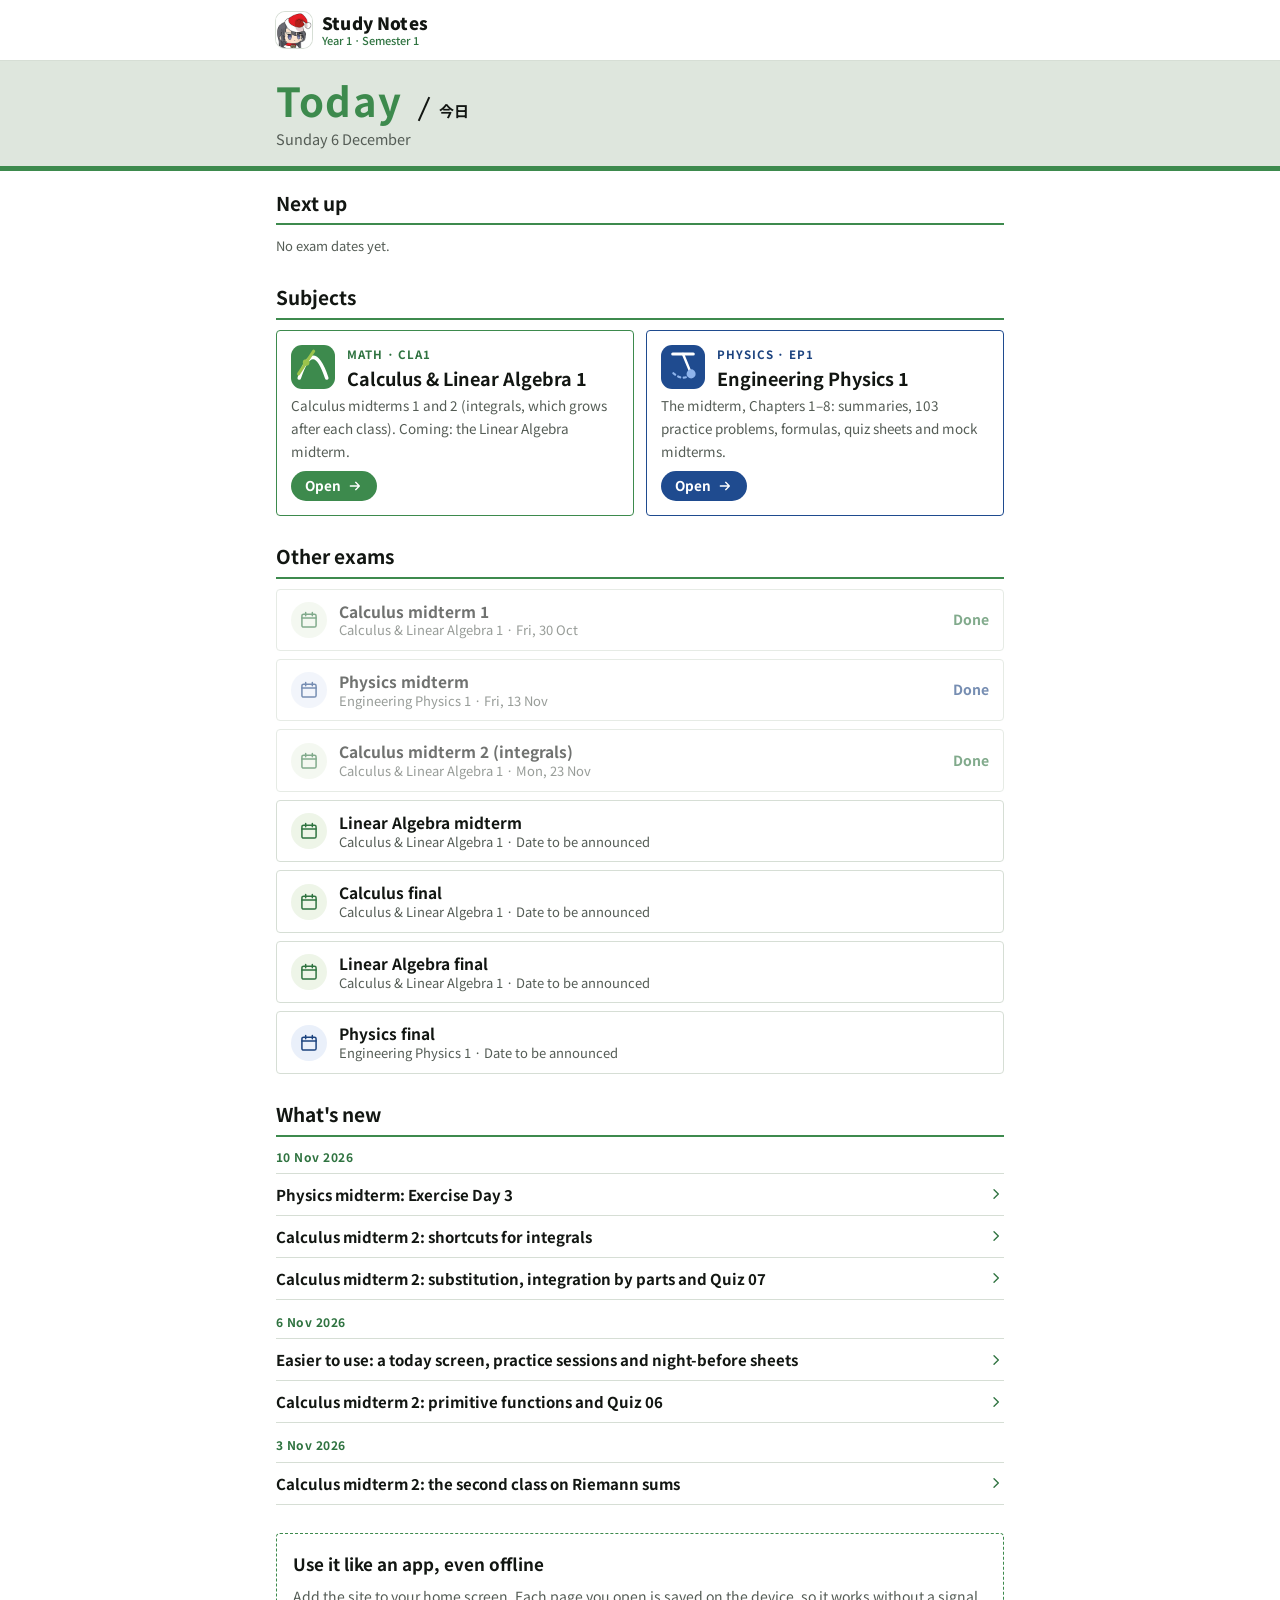
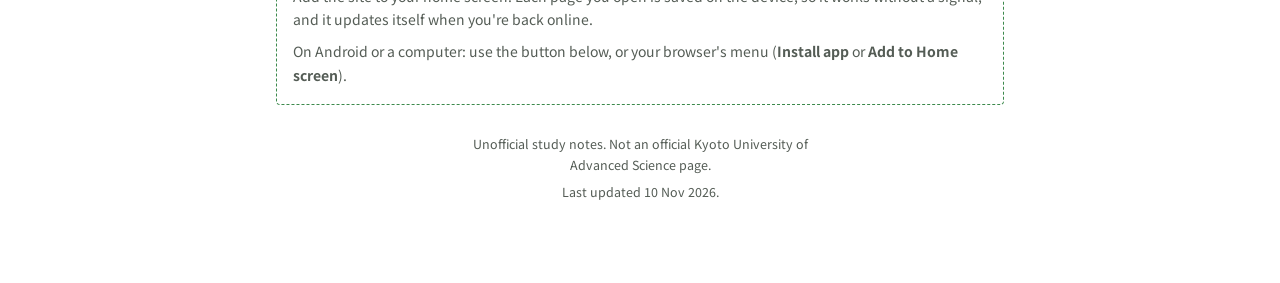
==== commit dea7986a: "Home Screen app: no more blurred page under the status bar on iPad and iPhone iOS and iPadOS 26+ blu" ====
--- a/index.html
+++ b/index.html
@@ -67,6 +67,11 @@
   :where(a, button):focus-visible { outline: 2.5px solid var(--lime); outline-offset: 3px; }
   svg.ic { width: 20px; height: 20px; fill: none; stroke: currentColor; stroke-width: 1.8; stroke-linecap: round; stroke-linejoin: round; flex: none; }
 
+  /* iOS and iPadOS 26+ blur the page under the Home Screen app's status bar unless a fixed, full-width box more than
+     10 px tall sits at the top edge. This strip paints nothing, and the system fills the status bar with its colour. */
+  .sb-edge { position: fixed; top: 0; left: 0; right: 0; height: 12px; z-index: 2147483647; pointer-events: none;
+    background-color: var(--surface); -webkit-background-clip: text; background-clip: text; }
+  @media print { .sb-edge { display: none; } }
   .appbar { background: var(--surface); border-bottom: 1px solid var(--line); padding-top: env(safe-area-inset-top, 0px); }
   .appbar-row { display: flex; align-items: center; height: 60px; }
   .brand { display: flex; align-items: center; gap: 10px; min-width: 0; color: var(--ink); text-decoration: none; }
@@ -185,6 +190,7 @@
 </style>
 </head>
 <body>
+<div class="sb-edge" aria-hidden="true"></div>
 <header class="appbar"><div class="wrap appbar-row">
   <a class="brand" href="./" aria-label="Study Notes, home">
     <img src="logo.png" width="36" height="36" alt="">
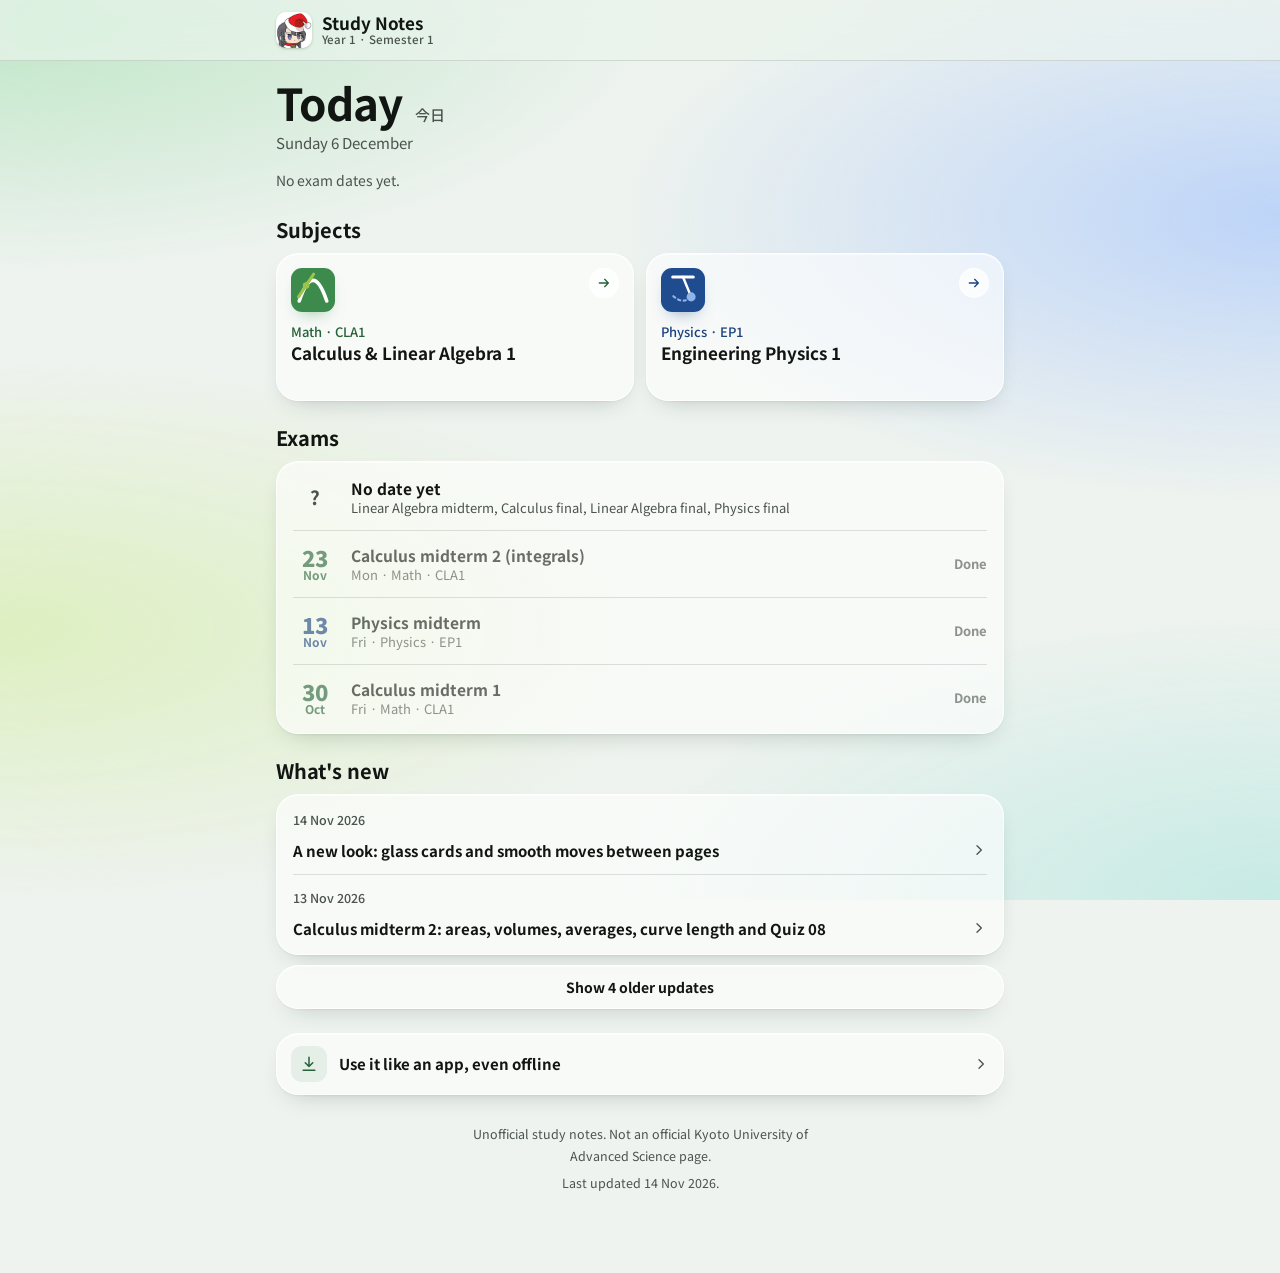
==== commit 38d4976e: "A new look: frosted glass, a shorter home page and smooth moves between pages - Every page is drawn " ====
--- a/index.html
+++ b/index.html
@@ -3,6 +3,8 @@
 <head>
 <meta charset="utf-8">
 <meta name="viewport" content="width=device-width, initial-scale=1, viewport-fit=cover">
+<!-- moving between pages cross-fades (a view transition); the rule comes before any style sheet the page links, or the browser may give the move up -->
+<style>@media (prefers-reduced-motion: no-preference) { @view-transition { navigation: auto; } }</style>
 <title>Study Notes · Year 1</title>
 <meta name="description" content="Unofficial study notes for first-year KUAS engineering courses: summaries, practice problems with worked solutions, formula sheets, quizzes and mock exams.">
 <meta name="robots" content="noindex, nofollow">
@@ -16,8 +18,8 @@
 <meta property="og:image:height" content="630">
 <meta property="og:image:alt" content="Study Notes, Year 1: Calculus and Linear Algebra 1, and Engineering Physics 1">
 <meta name="twitter:card" content="summary_large_image">
-<meta name="theme-color" content="#FFFFFF" media="(prefers-color-scheme: light)">
-<meta name="theme-color" content="#151C17" media="(prefers-color-scheme: dark)">
+<meta name="theme-color" content="#ECF3EE" media="(prefers-color-scheme: light)">
+<meta name="theme-color" content="#101713" media="(prefers-color-scheme: dark)">
 <link rel="icon" href="favicon.png" type="image/png" sizes="64x64">
 <link rel="apple-touch-icon" href="apple-touch-icon.png">
 <link rel="manifest" href="manifest.webmanifest">
@@ -34,159 +36,219 @@
   } catch (e) { /* storage unavailable */ }
 </script>
 <style>
-  /* Home: subjects, upcoming exams, what's new, and offline use. Same KUAS-style palette as the subject pages;
-     each subject keeps its own colour (Math green, Physics a darker blue). Hand-written: edit it directly. */
+  /* Home, a "today" screen in the site's frosted glass: the next exam as a card of the subject's colour, where the
+     reading was left, the two subjects side by side, every exam in one list, what's new, and offline use. The same
+     wash, panels and bars as the subject pages (src/math/page.css): the bar is real glass (it blurs what scrolls
+     under it), the cards are see-through panels without a blur of their own. Each subject keeps its colour (Math
+     green, Physics a darker blue). Hand-written: edit it directly. */
   :root {
-    --bg: #FFFFFF; --surface: #FFFFFF; --band: #DEE6DD; --green: #3D8A4D; --green-text: #2F7340; --lime: #9CC34C; --lime-deep: #7BA831; --bar: #377E46; --bar-active: #2B6638;
-    --ink: #121612; --ink-soft: #545C55; --line: #D6DED5; --tint: #EEF5E8; --amber: #8F5B0D; --charcoal: #505050;
-    --blue: #1F4B8F; --blue-text: #1C437F; --blue-soft: #8FB4EC; --blue-tint: #EAF0FA;
+    --bg: #EEF3EF; --surface: #FFFFFF; --green: #3D8A4D; --green-text: #266138; --green-line: rgba(61, 138, 77, .36); --lime: #9CC34C; --lime-deep: #7BA831; --bar: #377E46; --bar-active: #2B6638;
+    --ink: #121612; --ink-soft: #4A534C; --line: rgba(22, 36, 27, .13); --tint: rgba(61, 138, 77, .1); --amber: #7C4D08; --amber-tint: rgba(170, 110, 20, .14); --charcoal: #505050;
+    --blue: #1F4B8F; --blue-text: #1C437F; --blue-tint: rgba(31, 75, 143, .09);
+    --wash-1: #BCE5C4; --wash-2: #BDD4F8; --wash-3: #DDEFC0; --wash-4: #C6EAE4;
+    --glass: rgba(255, 255, 255, .58); --glass-2: rgba(255, 255, 255, .74); --glass-edge: rgba(255, 255, 255, .8);
+    --glass-shine: inset 0 1px 0 rgba(255, 255, 255, .6); --glass-shadow: 0 1px 2px rgba(18, 40, 28, .05), 0 10px 26px -14px rgba(18, 40, 28, .3);
+    --bar-rgb: 236, 243, 238; --chrome: rgba(var(--bar-rgb), .72); --blur: saturate(1.7) blur(20px);
     --font: "Noto Sans JP", "Hiragino Sans", "Hiragino Kaku Gothic ProN", "Yu Gothic", Meiryo, system-ui, sans-serif;
     --totop-bottom: calc(20px + env(safe-area-inset-bottom, 0px)); /* no tab bar here, so the back-to-top button sits lower */
     color-scheme: light;
   }
   @media (prefers-color-scheme: dark) {
     :root:not([data-theme="light"]) {
-      --bg: #0E1310; --surface: #151C17; --band: #1B261E; --green: #5DB570; --green-text: #86CF95; --lime: #A6CF5A; --lime-deep: #8DB845; --bar: #2B6337; --bar-active: #1F4B29;
-      --ink: #E6EDE7; --ink-soft: #A3AFA5; --line: #2A362E; --tint: #1A281E; --amber: #E2AB55; --charcoal: #3A413C;
-      --blue: #6F9BE0; --blue-text: #9DBDF0; --blue-soft: #6F9BE0; --blue-tint: #172234;
+      --bg: #0E1310; --surface: #151C17; --green: #5DB570; --green-text: #86CF95; --green-line: rgba(93, 181, 112, .4); --lime: #A6CF5A; --lime-deep: #8DB845; --bar: #2B6337; --bar-active: #1F4B29;
+      --ink: #E6EDE7; --ink-soft: #A9B5AB; --line: rgba(255, 255, 255, .12); --tint: rgba(93, 181, 112, .13); --amber: #E8B564; --amber-tint: rgba(226, 171, 85, .14); --charcoal: #3A413C;
+      --blue: #6F9BE0; --blue-text: #9DBDF0; --blue-tint: rgba(111, 155, 224, .15);
+      --wash-1: #143F22; --wash-2: #132D5E; --wash-3: #27390C; --wash-4: #0A3534;
+      --glass: rgba(255, 255, 255, .055); --glass-2: rgba(255, 255, 255, .09); --glass-edge: rgba(255, 255, 255, .11);
+      --glass-shine: inset 0 1px 0 rgba(255, 255, 255, .07); --glass-shadow: 0 1px 2px rgba(0, 0, 0, .3), 0 12px 28px -14px rgba(0, 0, 0, .75);
+      --bar-rgb: 16, 23, 19;
       color-scheme: dark;
     }
   }
   :root[data-theme="dark"] {
-    --bg: #0E1310; --surface: #151C17; --band: #1B261E; --green: #5DB570; --green-text: #86CF95; --lime: #A6CF5A; --lime-deep: #8DB845; --bar: #2B6337; --bar-active: #1F4B29;
-    --ink: #E6EDE7; --ink-soft: #A3AFA5; --line: #2A362E; --tint: #1A281E; --amber: #E2AB55; --charcoal: #3A413C;
-    --blue: #6F9BE0; --blue-text: #9DBDF0; --blue-soft: #6F9BE0; --blue-tint: #172234;
+    --bg: #0E1310; --surface: #151C17; --green: #5DB570; --green-text: #86CF95; --green-line: rgba(93, 181, 112, .4); --lime: #A6CF5A; --lime-deep: #8DB845; --bar: #2B6337; --bar-active: #1F4B29;
+    --ink: #E6EDE7; --ink-soft: #A9B5AB; --line: rgba(255, 255, 255, .12); --tint: rgba(93, 181, 112, .13); --amber: #E8B564; --amber-tint: rgba(226, 171, 85, .14); --charcoal: #3A413C;
+    --blue: #6F9BE0; --blue-text: #9DBDF0; --blue-tint: rgba(111, 155, 224, .15);
+    --wash-1: #143F22; --wash-2: #132D5E; --wash-3: #27390C; --wash-4: #0A3534;
+    --glass: rgba(255, 255, 255, .055); --glass-2: rgba(255, 255, 255, .09); --glass-edge: rgba(255, 255, 255, .11);
+    --glass-shine: inset 0 1px 0 rgba(255, 255, 255, .07); --glass-shadow: 0 1px 2px rgba(0, 0, 0, .3), 0 12px 28px -14px rgba(0, 0, 0, .75);
+    --bar-rgb: 16, 23, 19;
     color-scheme: dark;
   }
+  /* a browser that can't blur what is behind an element gets a nearly solid bar */
+  @supports not ((backdrop-filter: blur(1px)) or (-webkit-backdrop-filter: blur(1px))) { :root { --chrome: rgba(var(--bar-rgb), .97); } }
   *, *::before, *::after { box-sizing: border-box; }
   [hidden] { display: none !important; }
   html { -webkit-text-size-adjust: 100%; }
   body { margin: 0; background: var(--bg); color: var(--ink); font-family: var(--font); font-size: 16px; line-height: 1.7; }
+  /* the colour wash behind the page (as in page.css): four soft patches that stay put while the page scrolls */
+  body::after { content: ""; position: fixed; z-index: -1; top: 0; left: 0; right: 0; height: 100vh; height: 100lvh; pointer-events: none;
+    background: radial-gradient(72% 42% at 0% 0%, var(--wash-1), transparent 72%), radial-gradient(72% 44% at 100% 24%, var(--wash-2), transparent 72%),
+      radial-gradient(76% 42% at 0% 70%, var(--wash-3), transparent 72%), radial-gradient(72% 44% at 100% 100%, var(--wash-4), transparent 72%); }
   p { margin: 0; }
   .wrap { max-width: 760px; margin-inline: auto; padding-left: max(16px, env(safe-area-inset-left, 0px)); padding-right: max(16px, env(safe-area-inset-right, 0px)); }
-  :where(a, button):focus-visible { outline: 2.5px solid var(--lime); outline-offset: 3px; }
+  :where(a, button, summary):focus-visible { outline: 2.5px solid var(--lime-deep); outline-offset: 3px; }
   svg.ic { width: 20px; height: 20px; fill: none; stroke: currentColor; stroke-width: 1.8; stroke-linecap: round; stroke-linejoin: round; flex: none; }
+  .sr { position: absolute; width: 1px; height: 1px; overflow: hidden; clip: rect(0 0 0 0); clip-path: inset(50%); white-space: nowrap; }
+  .nw { white-space: nowrap; }
+  /* a panel: a see-through card with a light edge and a soft shadow */
+  .resume, .subject, .tl, .news, .more, .offline { border: 1px solid var(--glass-edge); background: var(--glass); box-shadow: var(--glass-shine), var(--glass-shadow); }
 
   /* iOS and iPadOS 26+ blur the page under the Home Screen app's status bar unless a fixed, full-width box more than
-     10 px tall sits at the top edge. This strip paints nothing, and the system fills the status bar with its colour. */
+     10 px tall sits at the top edge. This strip paints nothing, and the system fills the status bar with its colour:
+     the bar's own, without its see-through part. */
   .sb-edge { position: fixed; top: 0; left: 0; right: 0; height: 12px; z-index: 2147483647; pointer-events: none;
-    background-color: var(--surface); -webkit-background-clip: text; background-clip: text; }
+    background-color: rgb(var(--bar-rgb)); -webkit-background-clip: text; background-clip: text; }
   @media print { .sb-edge { display: none; } }
-  .appbar { background: var(--surface); border-bottom: 1px solid var(--line); padding-top: env(safe-area-inset-top, 0px); }
+  .appbar { position: sticky; top: 0; z-index: 20; padding-top: env(safe-area-inset-top, 0px); background: var(--chrome); border-bottom: 1px solid var(--line);
+    -webkit-backdrop-filter: var(--blur); backdrop-filter: var(--blur); }
   .appbar-row { display: flex; align-items: center; height: 60px; }
   .brand { display: flex; align-items: center; gap: 10px; min-width: 0; color: var(--ink); text-decoration: none; }
-  .brand img { width: 36px; height: 36px; flex: none; border-radius: 9px; box-shadow: 0 0 0 1px var(--line); } /* the app icon (logo.png) */
+  .brand img { width: 36px; height: 36px; flex: none; border-radius: 10px; box-shadow: 0 1px 3px rgba(18, 40, 28, .22); } /* the app icon (logo.png) */
   .brand-text { display: grid; line-height: 1.2; }
-  .brand-text b { font-size: 17px; font-weight: 900; letter-spacing: .01em; }
-  .brand-text small { font-size: 11px; font-weight: 500; color: var(--green-text); }
-
-  .band { background: var(--band); border-bottom: 5px solid var(--green); }
-  .band .wrap { padding-block: 16px 14px; }
-  .band-title { margin: 0; display: flex; flex-wrap: wrap; align-items: baseline; gap: 2px 14px; line-height: 1.15; }
-  .band-title .en { font-size: clamp(30px, 8vw, 40px); font-weight: 700; letter-spacing: .04em; color: var(--green); }
-  .band-title .jp { position: relative; padding-left: 22px; font-size: 15px; font-weight: 700; }
-  .band-title .jp::before { content: ""; position: absolute; left: 6px; top: 50%; width: 2px; height: 26px; background: var(--ink); transform: translateY(-58%) rotate(24deg); }
-  .band-lede { margin-top: 4px; font-size: 14.5px; color: var(--ink-soft); }
-
-  main { padding-block: 20px 8px; display: grid; gap: 28px; }
-  .sec-title { margin: 0 0 10px; padding-bottom: 8px; border-bottom: 2px solid var(--green); font-size: 19px; font-weight: 700; line-height: 1.3; }
-  .new-pill { display: inline-block; margin-left: 6px; padding: 2px 8px; border-radius: 999px; background: var(--lime); color: #1B2A0E;
-    font-size: 10.5px; font-weight: 900; line-height: 1.3; letter-spacing: .06em; text-transform: uppercase; vertical-align: middle; }
-  .nw { white-space: nowrap; }
-
-  /* next up: the soonest exam as a card with its countdown, Practice progress and links; then the others with a date */
-  .next { --c: var(--green); --c-text: var(--green-text); --c-tint: var(--tint);
-    display: grid; gap: 8px; padding: 16px; border: 2px solid var(--c); border-radius: 6px; background: var(--surface); }
-  .next.physics, .up-item.physics { --c: var(--blue); --c-text: var(--blue-text); --c-tint: var(--blue-tint); }
-  .nx-top { display: flex; align-items: center; gap: 12px; }
-  .nx-top svg { width: 44px; height: 44px; flex: none; display: block; }
-  .nx-head { flex: 1; min-width: 0; display: grid; line-height: 1.25; }
-  .nx-kicker { font-size: 11.5px; font-weight: 700; letter-spacing: .08em; text-transform: uppercase; color: var(--c-text); }
-  .nx-title { margin: 2px 0 0; font-size: 21px; font-weight: 700; line-height: 1.25; }
-  .nx-left { flex: none; display: grid; justify-items: end; line-height: 1.1; color: var(--c-text); }
-  .nx-left b { font-size: 26px; font-weight: 900; font-variant-numeric: tabular-nums; }
-  .nx-left small { font-size: 12px; font-weight: 700; }
-  .next.soon .nx-left { color: var(--amber); }
-  .nx-when { font-size: 14px; color: var(--ink-soft); }
-  .prog { display: grid; gap: 5px; font-size: 13.5px; color: var(--ink-soft); }
-  .prog-bar { display: flex; height: 8px; border-radius: 8px; background: var(--line); overflow: hidden; }
-  .prog-bar i { display: block; height: 100%; background: var(--c); }
-  .prog-bar i.rev { background: var(--amber); }
-  .prog b { color: var(--ink); font-variant-numeric: tabular-nums; }
-  .nx-btns { display: flex; flex-wrap: wrap; gap: 8px; margin-top: 4px; }
-  .nx-btns a { display: inline-flex; align-items: center; gap: 6px; padding: 8px 14px; border-radius: 999px; font-size: 14px; font-weight: 700; line-height: 1.1; text-decoration: none; }
-  .nx-btns .go { background: var(--c); color: #FFFFFF; }
-  .nx-btns .alt { border: 1.5px solid var(--c); color: var(--c-text); background: var(--surface); }
-  .nx-btns svg { width: 16px; height: 16px; fill: none; stroke: currentColor; stroke-width: 1.9; stroke-linecap: round; stroke-linejoin: round; }
-  :root[data-theme="dark"] .nx-btns .go { color: #0E1310; }
-  @media (prefers-color-scheme: dark) { :root:not([data-theme="light"]) .nx-btns .go { color: #0E1310; } }
-  @media (hover: hover) { .nx-btns .alt:hover { background: var(--c-tint); } }
-
-  .up-list { list-style: none; margin: 0; padding: 0; display: grid; gap: 8px; }
-  .up-list:empty { display: none; }
-  #up-list { margin-top: 10px; }
-  .up-item { --c: var(--green); --c-text: var(--green-text); --c-tint: var(--tint);
-    display: flex; align-items: center; gap: 12px; padding: 11px 14px; border: 1.5px solid var(--line); border-radius: 4px; background: var(--surface); color: var(--ink); text-decoration: none; }
-  a.up-item:hover { background: var(--tint); }
-  .up-cal { width: 36px; height: 36px; flex: none; display: grid; place-items: center; border-radius: 50%; background: var(--c-tint); color: var(--c-text); }
-  .up-main { flex: 1; min-width: 0; display: grid; line-height: 1.35; }
-  .up-name { font-size: 15.5px; font-weight: 700; }
-  .up-when { font-size: 13px; color: var(--ink-soft); }
-  .up-prog { font-size: 12.5px; color: var(--ink-soft); }
-  .up-left { flex: none; font-size: 14px; font-weight: 700; color: var(--c-text); font-variant-numeric: tabular-nums; }
-  .up-item.soon { border-color: var(--amber); }
-  .up-item.soon .up-left { color: var(--amber); }
-  .up-item.past { opacity: .6; }
-  .resume { display: flex; align-items: center; gap: 12px; margin-top: 10px; padding: 11px 14px; border: 1.5px dashed var(--green); border-radius: 4px;
-    color: var(--ink); text-decoration: none; }
-  .resume > svg { width: 22px; height: 22px; flex: none; color: var(--green-text); }
+  .brand-text b { font-size: 17px; font-weight: 700; }
+  .brand-text small { font-size: 11.5px; font-weight: 500; color: var(--ink-soft); }
+
+  /* the page's title: large, on the page itself, with today's date under it */
+  .band .wrap { padding-block: 16px 0; }
+  .band-title { margin: 0; display: flex; flex-wrap: wrap; align-items: baseline; gap: 2px 12px; line-height: 1.15; }
+  .band-title .en { font-size: clamp(34px, 9vw, 44px); font-weight: 700; letter-spacing: -.02em; }
+  .band-title .jp { font-size: 15px; font-weight: 500; color: var(--ink-soft); }
+  .band-lede { margin-top: 2px; font-size: 15px; color: var(--ink-soft); }
+
+  main { padding-block: 14px 8px; display: grid; gap: 24px; }
+  .sec-title { margin: 0 0 10px; font-size: 20px; font-weight: 700; line-height: 1.3; }
+  .new-pill { display: inline-block; margin-left: 6px; padding: 2px 9px; border-radius: 999px; background: var(--lime); color: #1B2A0E;
+    font-size: 11.5px; font-weight: 700; line-height: 1.3; vertical-align: middle; white-space: nowrap; }
+
+  /* the next exam: a card of glass in its subject's colour, with the countdown, Practice progress and three ways in.
+     Its colours are the same in light and dark mode (white text on the subject's deep colour). */
+  .next { --h1: rgba(43, 102, 56, .92); --h2: rgba(55, 126, 70, .96); --h3: rgba(38, 122, 100, .95); --h-ink: #24592F; --h-glow: rgba(43, 102, 56, .55);
+    position: relative; overflow: hidden; display: grid; gap: 8px; padding: 18px 18px 18px; border: 1px solid rgba(255, 255, 255, .38); border-radius: 26px; color: #FFFFFF;
+    background: linear-gradient(150deg, var(--h1), var(--h2) 55%, var(--h3));
+    box-shadow: inset 0 1px 0 rgba(255, 255, 255, .4), 0 2px 5px rgba(10, 30, 20, .1), 0 20px 38px -16px var(--h-glow); }
+  .next.physics { --h1: rgba(23, 58, 112, .92); --h2: rgba(31, 75, 143, .96); --h3: rgba(36, 104, 160, .95); --h-ink: #173A70; --h-glow: rgba(23, 58, 112, .55); }
+  .next::before { content: ""; position: absolute; inset: 0 0 58% 0; background: linear-gradient(180deg, rgba(255, 255, 255, .13), rgba(255, 255, 255, 0)); pointer-events: none; }
+  .next > * { position: relative; }
+  .nx-top { display: grid; grid-template-columns: auto minmax(0, 1fr) auto; align-items: center; gap: 0 12px; }
+  .nx-top > svg { width: 40px; height: 40px; display: block; border-radius: 11px; box-shadow: 0 0 0 1px rgba(255, 255, 255, .45), 0 6px 14px -4px rgba(0, 0, 0, .35); }
+  .nx-head { display: contents; }
+  .nx-kicker { grid-column: 2; grid-row: 1; font-size: 14px; font-weight: 500; line-height: 1.3; color: rgba(255, 255, 255, .92); }
+  .nx-left { grid-column: 3; grid-row: 1; padding: 6px 12px; border: 1px solid rgba(255, 255, 255, .38); border-radius: 999px; background: rgba(255, 255, 255, .2);
+    font-size: 14.5px; font-weight: 700; line-height: 1.1; white-space: nowrap; font-variant-numeric: tabular-nums; }
+  .next.soon .nx-left { border-color: transparent; background: #FFE9BE; color: #5F3C05; } /* a week or less to go */
+  .nx-title { grid-column: 1 / -1; grid-row: 2; margin: 12px 0 0; font-size: 28px; font-weight: 700; line-height: 1.2; letter-spacing: -.01em; text-wrap: balance; }
+  .nx-when { font-size: 15px; color: rgba(255, 255, 255, .92); }
+  .prog { display: grid; gap: 6px; font-size: 14px; color: rgba(255, 255, 255, .92); }
+  .prog-bar { display: flex; height: 8px; border-radius: 8px; background: rgba(255, 255, 255, .26); overflow: hidden; }
+  .prog-bar i { display: block; height: 100%; background: #FFFFFF; }
+  .prog-bar i.rev { background: #FFD27A; }
+  .prog b { color: #FFFFFF; font-variant-numeric: tabular-nums; }
+  .nx-btns { display: flex; flex-wrap: wrap; gap: 8px; margin-top: 8px; }
+  .nx-btns a { display: inline-flex; align-items: center; min-height: 44px; padding: 0 18px; border-radius: 999px; font-size: 15px; font-weight: 700; line-height: 1.1; text-decoration: none; transition: transform .15s ease; }
+  .nx-btns a:active { transform: scale(.97); }
+  .nx-btns .go { background: rgba(255, 255, 255, .94); color: var(--h-ink); }
+  .nx-btns .alt { border: 1px solid rgba(255, 255, 255, .42); background: rgba(255, 255, 255, .17); color: #FFFFFF; }
+  @media (hover: hover) { .nx-btns .go:hover { background: #FFFFFF; } .nx-btns .alt:hover { background: rgba(255, 255, 255, .26); } }
+  #next > .up-when { font-size: 14px; color: var(--ink-soft); }
+
+  /* where the reading was left */
+  .resume { display: flex; align-items: center; gap: 12px; margin-top: 12px; min-height: 60px; padding: 10px 14px 10px 16px; border-radius: 20px; color: var(--ink); text-decoration: none; transition: transform .15s ease; }
+  .resume:active, .subject:active { transform: scale(.985); }
+  .resume > svg { width: 22px; height: 22px; flex: none; fill: none; stroke: var(--green-text); stroke-width: 1.8; stroke-linecap: round; stroke-linejoin: round; }
+  .resume > svg.chev { width: 16px; height: 16px; stroke: var(--ink-soft); stroke-width: 2; }
   .rs-main { flex: 1; min-width: 0; display: grid; line-height: 1.35; }
   .rs-main b { font-size: 14.5px; }
   .rs-main small { font-size: 13px; color: var(--ink-soft); }
-  @media (hover: hover) { .resume:hover { background: var(--tint); } }
-
-  .subjects { display: grid; gap: 12px; }
-  @media (min-width: 640px) { .subjects { grid-template-columns: 1fr 1fr; } }
-  .subject { --c: var(--green); --c-text: var(--green-text); --c-tint: var(--tint);
-    display: grid; grid-template-columns: auto minmax(0, 1fr); align-content: start; gap: 4px 12px; padding: 14px; border: 1.5px solid var(--c); border-radius: 4px;
-    background: var(--surface); color: var(--ink); text-decoration: none; }
-  a.subject:hover { background: var(--c-tint); }
-  .subject.physics { --c: var(--blue); --c-text: var(--blue-text); --c-tint: var(--blue-tint); }
-  .s-icon { width: 44px; height: 44px; }
+  @media (hover: hover) { .resume:hover, a.subject:hover, .more:hover { background: var(--glass-2); } }
+
+  /* the two subjects, side by side */
+  .subjects { display: grid; grid-template-columns: repeat(2, minmax(0, 1fr)); gap: 12px; }
+  .subject { --c-text: var(--green-text); --c-glow: rgba(61, 138, 77, .5);
+    position: relative; display: flex; flex-direction: column; align-items: flex-start; min-height: 148px; padding: 14px; border-radius: 22px; color: var(--ink); text-decoration: none; transition: transform .15s ease; }
+  .subject.physics { --c-text: var(--blue-text); --c-glow: rgba(31, 75, 143, .5); }
+  .s-icon { width: 44px; height: 44px; margin-bottom: 10px; border-radius: 12px; box-shadow: 0 8px 16px -8px var(--c-glow); }
   .s-icon svg { width: 100%; height: 100%; display: block; }
-  .s-kicker { display: block; font-size: 11.5px; font-weight: 700; letter-spacing: .08em; text-transform: uppercase; color: var(--c-text); }
-  .s-title { display: block; margin-top: 2px; font-size: 18px; font-weight: 700; line-height: 1.3; text-wrap: balance; }
-  .s-text { grid-column: 1 / -1; font-size: 13.5px; color: var(--ink-soft); }
-  .s-go { grid-column: 1 / -1; justify-self: start; display: inline-flex; align-items: center; gap: 6px; margin-top: 4px; padding: 7px 14px; border-radius: 999px; background: var(--c); color: #FFFFFF; font-size: 13.5px; font-weight: 700; line-height: 1; }
+  .s-go { position: absolute; top: 14px; right: 14px; width: 30px; height: 30px; display: grid; place-items: center; border: 1px solid var(--glass-edge); border-radius: 50%; background: var(--glass-2); color: var(--c-text); }
   .s-go svg { width: 16px; height: 16px; fill: none; stroke: currentColor; stroke-width: 2; stroke-linecap: round; stroke-linejoin: round; }
-  :root[data-theme="dark"] .s-go { color: #0E1310; }
-  @media (prefers-color-scheme: dark) { :root:not([data-theme="light"]) .s-go { color: #0E1310; } }
-
-  /* What's new: a headline per entry, tapped open for the whole note and its link */
+  .s-kicker { font-size: 13px; font-weight: 500; line-height: 1.5; color: var(--c-text); }
+  .s-title { margin-top: 1px; font-size: 17px; font-weight: 700; line-height: 1.28; text-wrap: balance; }
+
+  /* every exam in one list: the ones to come (soonest first), those without a date in one row, then the ones done.
+     The date is on the left in the subject's colour, how long is left on the right. */
+  .tl { list-style: none; margin: 0; padding: 2px 16px; border-radius: 22px; }
+  .tl-row { --c: var(--green); --c-text: var(--green-text); }
+  .tl-row.physics { --c: var(--blue); --c-text: var(--blue-text); }
+  .tl-row + .tl-row { border-top: 1px solid var(--line); }
+  .tl-in { display: grid; grid-template-columns: 44px minmax(0, 1fr) auto; align-items: center; gap: 14px; min-height: 66px; padding: 11px 0; color: var(--ink); text-decoration: none; }
+  .tl-date { display: grid; justify-items: center; line-height: 1.05; color: var(--c-text); }
+  .tl-date b { font-size: 22px; font-weight: 900; letter-spacing: -.02em; font-variant-numeric: tabular-nums; }
+  .tl-date small { font-size: 12px; font-weight: 700; }
+  .tl-main { display: grid; min-width: 0; line-height: 1.35; }
+  .tl-name { font-size: 15.5px; font-weight: 700; }
+  .tl-sub, .tl-prog { font-size: 13px; color: var(--ink-soft); }
+  .tl-prog b { color: var(--ink); font-variant-numeric: tabular-nums; }
+  .tl-left { padding: 5px 11px; border: 1px solid var(--glass-edge); border-radius: 999px; background: var(--glass-2); color: var(--c-text); font-size: 13px; font-weight: 700; white-space: nowrap; font-variant-numeric: tabular-nums; }
+  .tl-row.soon .tl-left { border-color: transparent; background: var(--amber-tint); color: var(--amber); }
+  .tl-row.now .tl-left { border-color: transparent; background: var(--c); color: #FFFFFF; }
+  .tl-row.done .tl-in { opacity: .62; }
+  .tl-row.done .tl-left { padding: 0; border: 0; background: none; color: var(--ink-soft); }
+  .tl-row.nodate .tl-date { color: var(--ink-soft); }
+  .tl-row.nodate .tl-date b { font-size: 19px; font-weight: 700; }
+  :root[data-theme="dark"] .tl-row.now .tl-left { color: #0E1310; }
+  @media (prefers-color-scheme: dark) { :root:not([data-theme="light"]) .tl-row.now .tl-left { color: #0E1310; } }
+
+  /* What's new: a headline per entry, tapped open for the whole note and its link; the older days wait behind a button */
   .news, .n-items { list-style: none; margin: 0; padding: 0; display: grid; }
-  .news { gap: 12px; }
-  .n-date { margin: 0; padding-bottom: 6px; border-bottom: 1px solid var(--line); font-size: 12px; font-weight: 700; letter-spacing: .04em; color: var(--green-text); }
-  .n-items li { border-bottom: 1px solid var(--line); }
-  .n-items details > summary { display: flex; align-items: center; gap: 10px; padding: 10px 0; list-style: none; cursor: pointer; font-size: 15px; font-weight: 700; line-height: 1.4; }
+  .news { padding: 2px 16px; border-radius: 22px; }
+  .news.clip > .n-day.older { display: none; }
+  .n-day + .n-day { border-top: 1px solid var(--line); }
+  .n-date { margin: 0; padding-top: 12px; font-size: 12.5px; font-weight: 500; color: var(--ink-soft); }
+  .n-items details > summary { display: flex; align-items: center; gap: 10px; min-height: 44px; padding: 6px 0 10px; list-style: none; cursor: pointer; font-size: 15px; font-weight: 700; line-height: 1.4; }
+  .n-items li + li details > summary { padding-top: 2px; }
   .n-items details > summary::-webkit-details-marker { display: none; }
   .n-items summary .n-t { flex: 1; min-width: 0; }
-  .n-items summary svg { width: 16px; height: 16px; flex: none; fill: none; stroke: var(--green-text); stroke-width: 2; stroke-linecap: round; stroke-linejoin: round; transition: transform .15s ease; }
+  .n-items summary svg { width: 16px; height: 16px; flex: none; fill: none; stroke: var(--ink-soft); stroke-width: 2; stroke-linecap: round; stroke-linejoin: round; transition: transform .15s ease; }
   .n-items details[open] > summary svg { transform: rotate(90deg); }
   .n-text { margin: 0 0 10px; font-size: 14px; color: var(--ink-soft); }
   .n-open { display: inline-block; margin: -2px 0 12px; font-size: 14px; font-weight: 700; color: var(--green-text); }
-
-  .offline { padding: 16px; border: 1.5px dashed var(--green); border-radius: 4px; }
-  .offline h2 { margin: 0 0 6px; font-size: 17px; font-weight: 700; }
-  .offline p { font-size: 14px; color: var(--ink-soft); }
-  .offline p + p { margin-top: 8px; }
-  .install { appearance: none; margin-top: 12px; display: inline-flex; align-items: center; gap: 8px; padding: 10px 18px; border: 0; border-radius: 999px;
+  .more { appearance: none; width: 100%; min-height: 44px; margin-top: 10px; border-radius: 999px; color: var(--ink); font: 700 14px/1 var(--font); cursor: pointer; }
+
+  /* offline use: one row that opens to say how */
+  .offline { border-radius: 22px; }
+  .offline > summary { display: flex; align-items: center; gap: 12px; min-height: 60px; padding: 10px 14px; list-style: none; cursor: pointer; font-size: 15px; font-weight: 700; line-height: 1.35; }
+  .offline > summary::-webkit-details-marker { display: none; }
+  .off-ic { width: 36px; height: 36px; flex: none; display: grid; place-items: center; border-radius: 11px; background: var(--tint); color: var(--green-text); }
+  .offline > summary > span:nth-child(2) { flex: 1; min-width: 0; }
+  .offline > summary > svg { width: 16px; height: 16px; flex: none; fill: none; stroke: var(--ink-soft); stroke-width: 2; stroke-linecap: round; stroke-linejoin: round; transition: transform .15s ease; }
+  .offline[open] > summary > svg { transform: rotate(90deg); }
+  .off-body { padding: 0 16px 16px; }
+  .off-body p { font-size: 14px; color: var(--ink-soft); }
+  .off-body p + p { margin-top: 8px; }
+  .install { appearance: none; margin-top: 12px; display: inline-flex; align-items: center; gap: 8px; min-height: 44px; padding: 0 18px; border: 0; border-radius: 999px;
     background: var(--bar); color: #FFFFFF; font: 700 14px/1 var(--font); cursor: pointer; }
   @media (hover: hover) { .install:hover { background: var(--bar-active); } }
-  .ok { color: var(--green-text); font-weight: 700; }
+  .off-body .ok { color: var(--green-text); font-weight: 700; }
 
   .site-foot .wrap { padding-block: 20px calc(80px + env(safe-area-inset-bottom, 0px)); text-align: center; } /* room for the back-to-top button */
   .fine { max-width: 56ch; margin-inline: auto; font-size: 12.5px; color: var(--ink-soft); }
   .fine + .fine { margin-top: 6px; }
+
+  /* Moving between pages (see page.css; the rule that switches it on is at the top of the head): a tap on a link
+     cross-fades to its page, and the subject's badge glides from its card here to the page's app bar and back. After
+     a tap inside the next-exam card, that card's badge is the one that glides (.from-next, set by the script below).
+     Each name may be on the page only once. */
+  ::view-transition-old(root), ::view-transition-new(root) { animation-duration: .26s; }
+  #card-math .s-icon { view-transition-name: badge-math; }
+  #card-physics .s-icon { view-transition-name: badge-physics; }
+  :root.from-next #card-math .s-icon, :root.from-next #card-physics .s-icon { view-transition-name: none; }
+  :root.from-next .next.math .nx-top > svg { view-transition-name: badge-math; }
+  :root.from-next .next.physics .nx-top > svg { view-transition-name: badge-physics; }
+  ::view-transition-group(badge-math), ::view-transition-group(badge-physics) { animation-duration: .38s; animation-timing-function: cubic-bezier(.3, .85, .3, 1); }
+  @media (prefers-reduced-motion: reduce) {
+    *, *::before, *::after { transition: none !important; animation: none !important; }
+  }
+  @media print { body::after { display: none; } .appbar { position: static; } }
 </style>
 </head>
 <body>
@@ -205,10 +267,9 @@
 
 <main class="wrap">
   <section aria-labelledby="next-title">
-    <h2 class="sec-title" id="next-title">Next up</h2>
+    <h2 class="sr" id="next-title">Next exam</h2>
     <div id="next"><p class="up-when">Loading…</p></div>
-    <ul class="up-list" id="up-list"></ul>
-    <a class="resume" id="resume" href="./" hidden><svg class="ic" viewBox="0 0 24 24" aria-hidden="true"><path d="M4.5 12a7.5 7.5 0 1 0 2.2-5.3"/><path d="M4.5 4.5v3.2h3.2"/><path d="M12 8.5V12l2.5 2"/></svg><span class="rs-main"><b>Pick up where you left off</b><small id="resume-where"></small></span></a>
+    <a class="resume" id="resume" href="./" hidden><svg viewBox="0 0 24 24" aria-hidden="true"><path d="M4.5 12a7.5 7.5 0 1 0 2.2-5.3"/><path d="M4.5 4.5v3.2h3.2"/><path d="M12 8.5V12l2.5 2"/></svg><span class="rs-main"><b>Pick up where you left off</b><small id="resume-where"></small></span><svg class="chev" viewBox="0 0 24 24" aria-hidden="true"><path d="M9 5.5l6.5 6.5L9 18.5"/></svg></a>
   </section>
 
   <section aria-labelledby="subj-title">
@@ -216,37 +277,40 @@
     <div class="subjects">
       <a class="subject math" href="math/" id="card-math">
         <span class="s-icon"><svg viewBox="0 0 32 32" aria-hidden="true"><rect width="32" height="32" rx="8" fill="#3D8A4D"/><path d="M6 24Q16 -6 26 24" fill="none" stroke="#FFFFFF" stroke-width="2.6" stroke-linecap="round"/><path d="M5.5 21L16.5 4.5" fill="none" stroke="#9CC34C" stroke-width="2.2" stroke-linecap="round"/><circle cx="11" cy="12.75" r="2.4" fill="#9CC34C"/></svg></span>
-        <span><span class="s-kicker">Math · CLA1</span><span class="s-title">Calculus &amp; Linear Algebra 1</span></span>
-        <p class="s-text">Calculus midterms 1 and 2 (integrals, which grows after each class). Coming: the Linear Algebra midterm.</p>
-        <span class="s-go">Open<svg viewBox="0 0 24 24" aria-hidden="true"><path d="M5 12h13M13 6.5l5.5 5.5-5.5 5.5"/></svg></span>
+        <span class="s-kicker">Math · CLA1</span>
+        <span class="s-title">Calculus &amp; Linear Algebra 1</span>
+        <span class="s-go" aria-hidden="true"><svg viewBox="0 0 24 24"><path d="M5 12h13M13 6.5l5.5 5.5-5.5 5.5"/></svg></span>
       </a>
       <a class="subject physics" href="physics/" id="card-physics">
         <span class="s-icon"><svg viewBox="0 0 32 32" aria-hidden="true"><rect width="32" height="32" rx="8" fill="#1F4B8F"/><path d="M8.5 6.5h15" stroke="#FFFFFF" stroke-width="2.2" stroke-linecap="round"/><path d="M16 6.5L21.2 19.2" stroke="#FFFFFF" stroke-width="1.8" stroke-linecap="round"/><path d="M9 20.5Q16 27 23 20.5" fill="none" stroke="#8FB4EC" stroke-width="1.6" stroke-linecap="round" stroke-dasharray="1.6 2.6"/><circle cx="21.9" cy="21" r="3.3" fill="#8FB4EC"/></svg></span>
-        <span><span class="s-kicker">Physics · EP1</span><span class="s-title">Engineering Physics 1</span></span>
-        <p class="s-text">The midterm, Chapters 1–8: summaries, 103 practice problems, formulas, quiz sheets and mock midterms.</p>
-        <span class="s-go">Open<svg viewBox="0 0 24 24" aria-hidden="true"><path d="M5 12h13M13 6.5l5.5 5.5-5.5 5.5"/></svg></span>
+        <span class="s-kicker">Physics · EP1</span>
+        <span class="s-title">Engineering Physics 1</span>
+        <span class="s-go" aria-hidden="true"><svg viewBox="0 0 24 24"><path d="M5 12h13M13 6.5l5.5 5.5-5.5 5.5"/></svg></span>
       </a>
     </div>
   </section>
 
-  <section aria-labelledby="later-title">
-    <h2 class="sec-title" id="later-title">Other exams</h2>
-    <ul class="up-list" id="later-list"></ul>
+  <section aria-labelledby="exams-title">
+    <h2 class="sec-title" id="exams-title">Exams</h2>
+    <ol class="tl" id="exam-list"></ol>
   </section>
 
   <section aria-labelledby="news-title">
     <h2 class="sec-title" id="news-title">What's new</h2>
-    <ul class="news" id="news"></ul>
+    <ul class="news clip" id="news"></ul>
+    <button type="button" class="more" id="news-more" hidden></button>
   </section>
 
-  <section class="offline" id="offline" aria-labelledby="off-title">
-    <h2 id="off-title">Use it like an app, even offline</h2>
-    <p>Add the site to your home screen. Each page you open is saved on the device, so it works without a signal, and it updates itself when you're back online.</p>
-    <p id="off-ios" hidden>On iPhone or iPad: tap the Share button in Safari, then <b>Add to Home Screen</b>.</p>
-    <p id="off-other">On Android or a computer: use the button below, or your browser's menu (<b>Install app</b> or <b>Add to Home screen</b>).</p>
-    <button type="button" class="install" id="install" hidden>Install Study Notes</button>
-    <p class="ok" id="off-done" hidden>Installed: you're using the app version.</p>
-  </section>
+  <details class="offline" id="offline">
+    <summary><span class="off-ic"><svg class="ic" viewBox="0 0 24 24" aria-hidden="true"><path d="M12 4v11M7.5 10.5 12 15l4.5-4.5M5 19.5h14"/></svg></span><span id="off-title">Use it like an app, even offline</span><svg viewBox="0 0 24 24" aria-hidden="true"><path d="M9 5.5l6.5 6.5L9 18.5"/></svg></summary>
+    <div class="off-body">
+      <p>Add the site to your home screen. Each page you open is saved on the device, so it works without a signal, and it updates itself when you're back online.</p>
+      <p id="off-ios" hidden>On iPhone or iPad: tap the Share button in Safari, then <b>Add to Home Screen</b>.</p>
+      <p id="off-other">On Android or a computer: use the button below, or your browser's menu (<b>Install app</b> or <b>Add to Home screen</b>).</p>
+      <button type="button" class="install" id="install" hidden>Install Study Notes</button>
+      <p class="ok" id="off-done" hidden>Installed: you're using the app version.</p>
+    </div>
+  </details>
 </main>
 
 <footer class="site-foot"><div class="wrap">
@@ -259,14 +323,14 @@
     const DAY = 86400000;
     const $ = (s) => document.querySelector(s);
     const esc = (s) => String(s).replace(/[&<>"]/g, (c) => ({ '&': '&amp;', '<': '&lt;', '>': '&gt;', '"': '&quot;' }[c]));
-    const CAL = '<svg class="ic" viewBox="0 0 24 24" aria-hidden="true"><rect x="3.5" y="5" width="17" height="15.5" rx="2"/><path d="M3.5 9.5h17M8 3v4M16 3v4"/></svg>';
     const CHEV = '<svg viewBox="0 0 24 24" aria-hidden="true"><path d="M9 5.5l6.5 6.5L9 18.5"/></svg>';
     const fresh = (date) => { const t = new Date(date + 'T00:00:00+09:00').getTime(); return Date.now() - t < 14 * DAY && Date.now() >= t - DAY; };
     const todayJST = () => new Date(new Date().toLocaleDateString('en-CA', { timeZone: 'Asia/Tokyo' }) + 'T00:00:00+09:00').getTime();
     // an exam links to its own page (page in site.json), or else to its subject's page
     const COURSE_PAGE = { math: 'math/', physics: 'physics/' };
-    const ARROW = '<svg viewBox="0 0 24 24" aria-hidden="true"><path d="M5 12h13M13 6.5l5.5 5.5-5.5 5.5"/></svg>';
+    // each subject's badge and short name, as its card shows them (read before a New label is added to the card)
     const BADGE = { math: $('#card-math .s-icon').innerHTML, physics: $('#card-physics .s-icon').innerHTML };
+    const SHORT = { math: $('#card-math .s-kicker').textContent, physics: $('#card-physics .s-kicker').textContent };
     // what the exam pages record for this device (page.js): each page's Practice progress and where it was left
     let pages = {};
     try { pages = JSON.parse(localStorage.getItem('study-pages') || 'null') || {}; } catch (e) { pages = {}; }
@@ -276,45 +340,46 @@
       const pc = (n) => Math.max(0, Math.min(100, (100 * n) / p.total)).toFixed(1) + '%';
       const text = `Practice: <b>${p.got}</b> of ${p.total} got it${p.rev ? ` · <b>${p.rev}</b> to review` : ''}`;
       return hero ? `<div class="prog"><div class="prog-bar" role="img" aria-label="${p.got} of ${p.total} practice problems got it, ${p.rev || 0} to review"><i style="width:${pc(p.got)}"></i><i class="rev" style="width:${pc(p.rev || 0)}"></i></div><span>${text}</span></div>`
-        : `<span class="up-prog">${text}</span>`;
+        : `<span class="tl-prog">${text}</span>`;
     }
 
     function exams(list) {
       const today = todayJST();
-      // the course name only tells exams apart once there is more than one course
-      const several = new Set(list.map((x) => x.course)).size > 1;
-      const rows = list.map((x) => {
-        let when = 'Date to be announced', left = '', cls = '', sort = Infinity, days = null;
-        if (x.date) {
-          days = Math.round((new Date(x.date + 'T00:00:00+09:00').getTime() - today) / DAY);
-          when = new Date(x.date + 'T12:00:00+09:00').toLocaleDateString('en-GB', { weekday: 'short', day: 'numeric', month: 'short', timeZone: 'Asia/Tokyo' }) + (x.time ? ' · ' + x.time : '');
-          left = days < 0 ? 'Done' : days === 0 ? 'Today' : days === 1 ? 'Tomorrow' : `in ${days} days`;
-          cls = days < 0 ? ' past' : days <= 7 ? ' soon' : '';
-          sort = days < 0 ? 1e9 + days : days;
-        }
-        return { x, days, when, left, cls, sort };
-      }).sort((a, b) => a.sort - b.sort);
-      const row = ({ x, when, left, cls }) => {
-        const href = x.page ? x.page + '#exams' : COURSE_PAGE[x.subject];
-        const inner = `<span class="up-cal">${CAL}</span><span class="up-main"><b class="up-name">${esc(x.name)}</b><span class="up-when">${several ? esc(x.course) + ' · ' : ''}<span class="nw">${esc(when)}</span></span>${progress(x.page, false)}</span><span class="up-left">${left}</span>`;
-        return href ? `<li><a class="up-item ${x.subject}${cls}" href="${href}">${inner}</a></li>` : `<li class="up-item ${x.subject}${cls}">${inner}</li>`;
-      };
-      const coming = rows.filter((r) => r.days !== null && r.days >= 0);
-      // the soonest exam: its countdown in large, Practice progress, and its page, Practice and night-before sheet
+      const dayOf = (x, opts) => new Date(x.date + 'T12:00:00+09:00').toLocaleDateString('en-GB', { timeZone: 'Asia/Tokyo', ...opts });
+      const rows = list.filter((x) => x.date).map((x) => {
+        const days = Math.round((new Date(x.date + 'T00:00:00+09:00').getTime() - today) / DAY);
+        return { x, days, left: days < 0 ? 'Done' : days === 0 ? 'Today' : days === 1 ? 'Tomorrow' : `in ${days} days` };
+      });
+      const coming = rows.filter((r) => r.days >= 0).sort((a, b) => a.days - b.days);
+      const done = rows.filter((r) => r.days < 0).sort((a, b) => b.days - a.days);
+      const undated = list.filter((x) => !x.date);
+
+      // the soonest exam: how long is left, its Practice progress, and its page, Practice and night-before sheet
       const hero = coming[0];
       if (hero) {
-        const { x, days, when } = hero;
+        const { x, days, left } = hero;
         const go = x.page || COURSE_PAGE[x.subject];
-        const left = days === 0 ? '<b>Today</b>' : days === 1 ? '<b>Tomorrow</b>' : `<b>${days}</b><small>days to go</small>`;
+        const when = dayOf(x, { weekday: 'short', day: 'numeric', month: 'short' }) + (x.time ? ' · ' + x.time : '');
         $('#next').innerHTML = `<article class="next ${x.subject}${days <= 7 ? ' soon' : ''}" id="next-exam">
           <div class="nx-top">${BADGE[x.subject] || ''}<div class="nx-head"><span class="nx-kicker">${esc(x.course)}</span><h3 class="nx-title">${esc(x.name)}</h3></div><div class="nx-left">${left}</div></div>
           <p class="nx-when">${esc(when)}</p>
           ${progress(x.page, true)}
-          <div class="nx-btns"><a class="go" href="${go}">Open${ARROW}</a>${x.page ? `<a class="alt" href="${x.page}#practice">Practice</a><a class="alt" href="${x.page}#night">Night-before sheet</a>` : ''}</div>
+          <div class="nx-btns"><a class="go" href="${go}">Open</a>${x.page ? `<a class="alt" href="${x.page}#practice">Practice</a><a class="alt" href="${x.page}#night">Night-before sheet</a>` : ''}</div>
         </article>`;
       } else $('#next').innerHTML = '<p class="up-when">No exam dates yet.</p>';
-      $('#up-list').innerHTML = coming.slice(1).map(row).join('');
-      $('#later-list').innerHTML = rows.filter((r) => !coming.includes(r)).map(row).join('');
+
+      // every exam in one list: to come (soonest first), no date yet (one row), then done (the latest first)
+      const row = ({ x, days, left }) => {
+        const href = x.page ? x.page + '#exams' : COURSE_PAGE[x.subject];
+        const cls = days < 0 ? ' done' : days === 0 ? ' now' : days <= 7 ? ' soon' : '';
+        const inner = `<time class="tl-date" datetime="${esc(x.date)}"><b>${esc(dayOf(x, { day: 'numeric' }))}</b><small>${esc(dayOf(x, { month: 'short' }))}</small></time>
+          <span class="tl-main"><b class="tl-name">${esc(x.name)}</b><span class="tl-sub"><span class="nw">${esc(dayOf(x, { weekday: 'short' }) + (x.time ? ', ' + x.time : ''))}</span> · <span class="nw">${esc(SHORT[x.subject] || x.course)}</span></span>${progress(x.page, false)}</span>
+          <span class="tl-left">${left}</span>`;
+        return `<li class="tl-row ${x.subject}${cls}">${href ? `<a class="tl-in" href="${href}">${inner}</a>` : `<div class="tl-in">${inner}</div>`}</li>`;
+      };
+      const later = undated.length ? `<li class="tl-row nodate"><div class="tl-in"><span class="tl-date" aria-hidden="true"><b>?</b></span>
+          <span class="tl-main"><b class="tl-name">No date yet</b><span class="tl-sub">${undated.map((x) => `<span class="nw">${esc(x.name)}</span>`).join(', ')}</span></span></div></li>` : '';
+      $('#exam-list').innerHTML = coming.map(row).join('') + later + done.map(row).join('');
     }
 
     // the page and spot this device was on last (study-pages, page.js), if it was in the last 30 days
@@ -334,6 +399,12 @@
       link.hidden = false;
     })();
     $('#today').textContent = new Date().toLocaleDateString('en-GB', { weekday: 'long', day: 'numeric', month: 'long', timeZone: 'Asia/Tokyo' });
+    // moving to another page: after a tap inside the next-exam card, that card's badge is the one that glides to the
+    // page's app bar (.from-next in the style above); after any other tap, the subject card's
+    document.addEventListener('click', (e) => {
+      const a = e.target.closest && e.target.closest('a[href]');
+      if (a) document.documentElement.classList.toggle('from-next', Boolean(a.closest('.next')));
+    }, true);
     // "New" only for what this device hasn't seen yet, like the Math page (same keys, see page.js): What's new
     // marks a day's entries until the home page has shown them once (they stay for the rest of that visit), and
     // a subject's card until that subject's page has been opened since its newest update.
@@ -351,16 +422,25 @@
     const unseen = (date, key, base) => Boolean(date) && fresh(date) && !(base[key] >= date);
     const PILL = ' <span class="new-pill">New</span>';
 
-    // the latest six entries, grouped under their date
+    // the latest six entries, grouped under their date. The two newest days show, and so does every day that is
+    // New here; the days before those wait behind a button.
     function news(list) {
       const latest = list.slice().sort((a, b) => (a.date < b.date ? 1 : a.date > b.date ? -1 : 0)).slice(0, 6);
       const days = [];
       latest.forEach((n) => { const g = days[days.length - 1]; if (g && g.date === n.date) g.items.push(n); else days.push({ date: n.date, items: [n] }); });
-      $('#news').innerHTML = days.map((g) => {
+      const shown = Math.max(2, 1 + days.reduce((last, g, i) => (unseen(g.date, 'news', start) ? i : last), -1));
+      $('#news').innerHTML = days.map((g, i) => {
         const d = new Date(g.date + 'T12:00:00+09:00').toLocaleDateString('en-GB', { day: 'numeric', month: 'short', year: 'numeric', timeZone: 'Asia/Tokyo' });
-        const items = g.items.map((n) => `<li><details><summary><span class="n-t">${esc(n.title || n.text)}</span>${CHEV}</summary><p class="n-text">${esc(n.text)}</p>${n.link ? `<a class="n-open" href="${esc(n.link)}">Open →</a>` : ''}</details></li>`).join('');
-        return `<li class="n-day"><p class="n-date"><time class="nw" datetime="${esc(g.date)}">${esc(d)}</time>${unseen(g.date, 'news', start) ? PILL : ''}</p><ul class="n-items">${items}</ul></li>`;
+        const items = g.items.map((n) => `<li><details><summary><span class="n-t">${esc(n.title || n.text)}</span>${CHEV}</summary><p class="n-text">${esc(n.text)}</p>${n.link ? `<a class="n-open" href="${esc(n.link)}">Open this page</a>` : ''}</details></li>`).join('');
+        return `<li class="n-day${i >= shown ? ' older' : ''}"><p class="n-date"><time class="nw" datetime="${esc(g.date)}">${esc(d)}</time>${unseen(g.date, 'news', start) ? PILL : ''}</p><ul class="n-items">${items}</ul></li>`;
       }).join('');
+      const older = days.slice(shown).reduce((n, g) => n + g.items.length, 0);
+      const more = $('#news-more');
+      if (older) {
+        more.textContent = `Show ${older} older update${older === 1 ? '' : 's'}`;
+        more.hidden = false;
+        more.addEventListener('click', () => { $('#news').classList.remove('clip'); more.hidden = true; });
+      }
       const newest = latest.length ? latest[0].date : '';
       if (newest) {
         const t = $('#updated time');
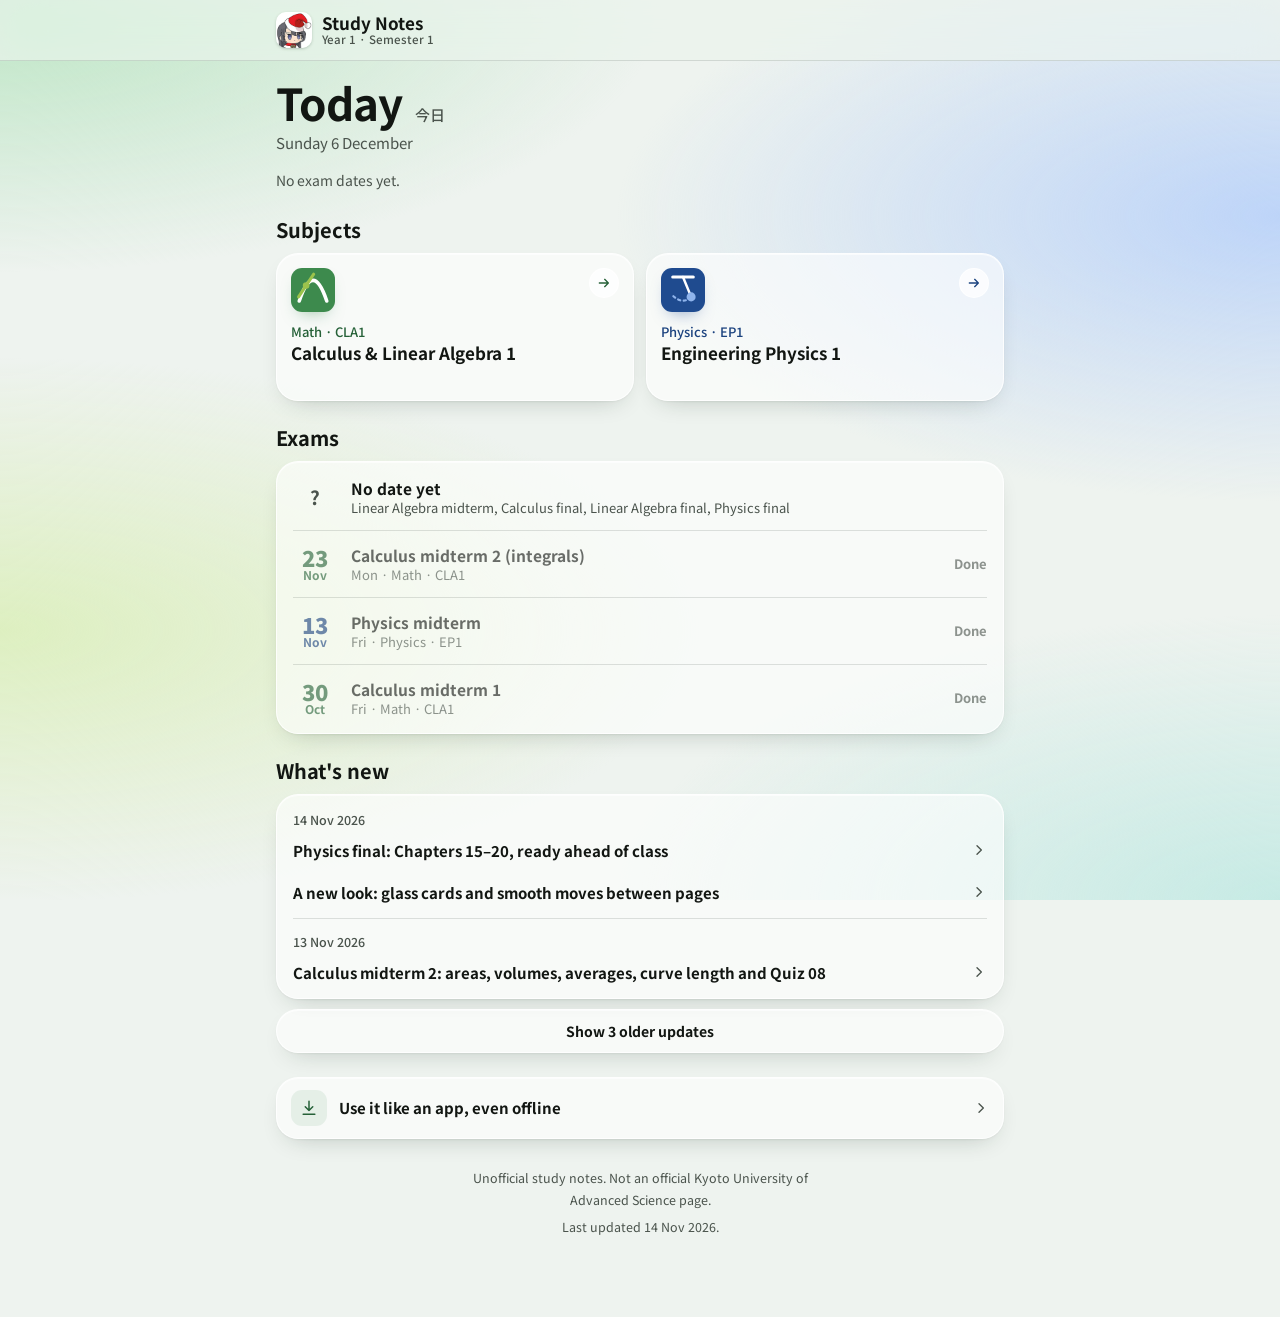
==== commit 62fe74f2: "Physics final: a page for Chapters 15–20 - /physics/final/: every module of Chapters 15–20 of Fundam" ====
--- a/index.html
+++ b/index.html
@@ -454,7 +454,7 @@
       }
       // each exam page keeps its own key in study-seen (page.js); an entry belongs to the page it links to, and the
       // rest to its subject's key. A subject's card is New while any of its entries is new to that key.
-      const PAGE_KEYS = { math: [['math/integrals/', 'math-integrals']], physics: [] };
+      const PAGE_KEYS = { math: [['math/integrals/', 'math-integrals']], physics: [['physics/final/', 'physics-final']] };
       const keyOf = (n, subj) => { const p = PAGE_KEYS[subj].find(([pre]) => (n.link || '').startsWith(pre)); return p ? p[1] : subj; };
       for (const subj of ['math', 'physics']) {
         const mine = list.filter((n) => n.subject === subj || n.subject === 'all');
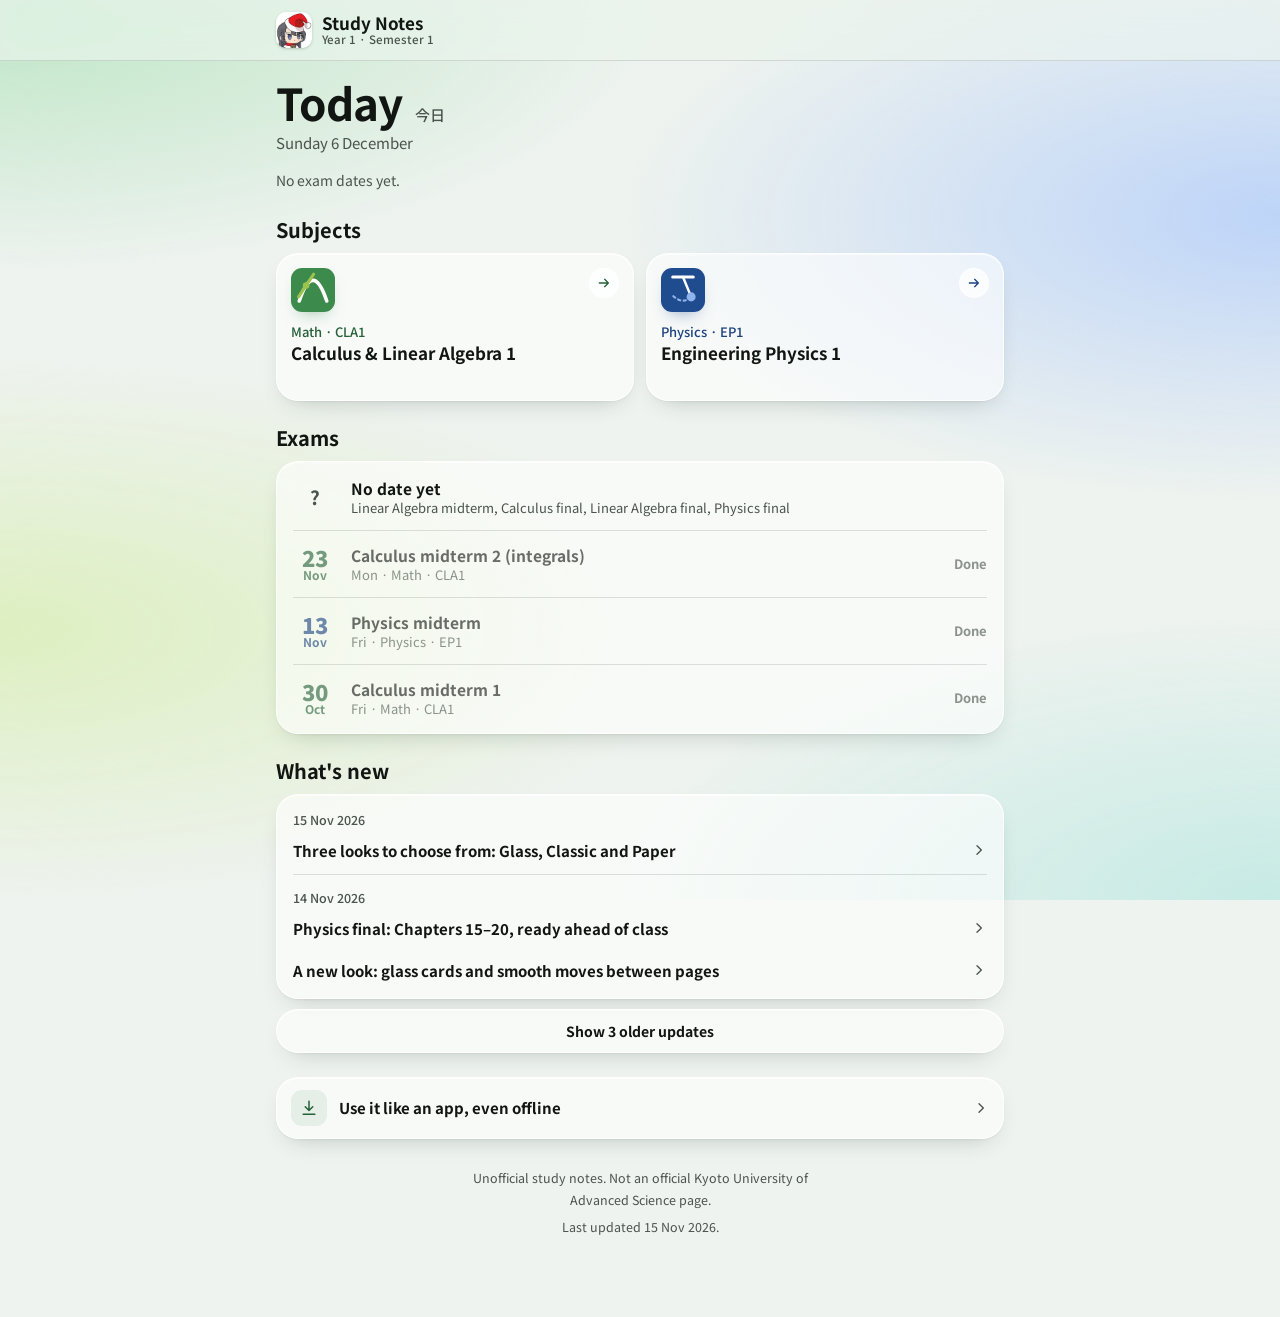
==== commit 1f853f8c: "Themes: Glass, Classic and Paper, picked from the light/dark button The light/dark button on the exa" ====
--- a/index.html
+++ b/index.html
@@ -29,10 +29,16 @@
 <link rel="stylesheet" href="src/shared/totop.css">
 <script src="src/shared/totop.js" defer></script>
 <script>
-  // follow the theme picked on a subject page (light / dark / system)
+  // follow the mode (light / dark / system) and the theme (Glass, Classic, Paper) picked on a subject page, and give the
+  // browser's own bars the theme's colours (the same as THEME_EARLY in src/shared/build-lib.mjs)
   try {
-    const t = (JSON.parse(localStorage.getItem('cla1-midterm-review') || 'null') || {}).theme;
-    if (t === 'light' || t === 'dark') document.documentElement.setAttribute('data-theme', t);
+    const o = JSON.parse(localStorage.getItem('cla1-midterm-review') || 'null') || {};
+    if (o.theme === 'light' || o.theme === 'dark') document.documentElement.setAttribute('data-theme', o.theme);
+    if (o.look === 'classic' || o.look === 'paper') {
+      document.documentElement.setAttribute('data-look', o.look);
+      const c = o.look === 'paper' ? ['#F4F0E7', '#1E1D1B'] : ['#FFFFFF', ''];
+      document.querySelectorAll('meta[name="theme-color"]').forEach((m) => { const k = c[/dark/.test(m.media) ? 1 : 0]; if (k) m.content = k; });
+    }
   } catch (e) { /* storage unavailable */ }
 </script>
 <style>
@@ -50,6 +56,7 @@
     --glass-shine: inset 0 1px 0 rgba(255, 255, 255, .6); --glass-shadow: 0 1px 2px rgba(18, 40, 28, .05), 0 10px 26px -14px rgba(18, 40, 28, .3);
     --bar-rgb: 236, 243, 238; --chrome: rgba(var(--bar-rgb), .72); --blur: saturate(1.7) blur(20px);
     --font: "Noto Sans JP", "Hiragino Sans", "Hiragino Kaku Gothic ProN", "Yu Gothic", Meiryo, system-ui, sans-serif;
+    --on-bar: #FFFFFF;
     --totop-bottom: calc(20px + env(safe-area-inset-bottom, 0px)); /* no tab bar here, so the back-to-top button sits lower */
     color-scheme: light;
   }
@@ -151,6 +158,13 @@
   .nx-btns .alt { border: 1px solid rgba(255, 255, 255, .42); background: rgba(255, 255, 255, .17); color: #FFFFFF; }
   @media (hover: hover) { .nx-btns .go:hover { background: #FFFFFF; } .nx-btns .alt:hover { background: rgba(255, 255, 255, .26); } }
   #next > .up-when { font-size: 14px; color: var(--ink-soft); }
+  /* While site.json loads on a first visit, a quiet panel keeps the card's room, so the subjects under it don't jump
+     when it comes in (later visits draw the card before the page shows, from the copy kept on the device). Its height
+     is the card's, which depends on how the card's buttons wrap. */
+  #next > .wait { display: grid; place-items: center; min-height: 334px; margin: 0; border: 1px solid var(--glass-edge); border-radius: 26px;
+    background: var(--glass); box-shadow: var(--glass-shine), var(--glass-shadow); }
+  @media (min-width: 438px) { #next > .wait { min-height: 282px; } }
+  @media (min-width: 476px) { #next > .wait { min-height: 249px; } }
 
   /* where the reading was left */
   .resume { display: flex; align-items: center; gap: 12px; margin-top: 12px; min-height: 60px; padding: 10px 14px 10px 16px; border-radius: 20px; color: var(--ink); text-decoration: none; transition: transform .15s ease; }
@@ -226,13 +240,114 @@
   .off-body p { font-size: 14px; color: var(--ink-soft); }
   .off-body p + p { margin-top: 8px; }
   .install { appearance: none; margin-top: 12px; display: inline-flex; align-items: center; gap: 8px; min-height: 44px; padding: 0 18px; border: 0; border-radius: 999px;
-    background: var(--bar); color: #FFFFFF; font: 700 14px/1 var(--font); cursor: pointer; }
+    background: var(--bar); color: var(--on-bar); font: 700 14px/1 var(--font); cursor: pointer; }
   @media (hover: hover) { .install:hover { background: var(--bar-active); } }
   .off-body .ok { color: var(--green-text); font-weight: 700; }
 
   .site-foot .wrap { padding-block: 20px calc(80px + env(safe-area-inset-bottom, 0px)); text-align: center; } /* room for the back-to-top button */
   .fine { max-width: 56ch; margin-inline: auto; font-size: 12.5px; color: var(--ink-soft); }
   .fine + .fine { margin-top: 6px; }
+
+  /* ---------- Themes (picked in a subject page's appearance menu; src/shared/looks.css has the pages' side) ----------
+     Classic: the look from before 14 Nov 2026 (white page, a band with the title in green over a green rule, square
+     cards with a coloured edge). Paper: cream paper or warm charcoal, greys only, serif text, ink buttons. Both are
+     solid: no wash, no blur. The script at the top of the head sets data-look before the first paint. */
+  :root:is([data-look="classic"], [data-look="paper"]) { --glass-shine: 0 0 #0000; --chrome: rgb(var(--bar-rgb)); --blur: none; }
+  :root:is([data-look="classic"], [data-look="paper"]) body::after { display: none; }
+  :root:is([data-look="classic"], [data-look="paper"]) .next::before { display: none; }
+
+  :root[data-look="classic"] { --band: #1B261E; --glass: var(--surface); --glass-2: var(--surface); --glass-edge: rgba(255, 255, 255, .14); --glass-shadow: 0 0 #0000; }
+  /* light mode only: the white page, the pale green band and white bars (dark mode keeps its page colours) */
+  :root[data-look="classic"][data-theme="light"] { --bg: #FFFFFF; --band: #DEE6DD; --glass-edge: var(--line); --bar-rgb: 255, 255, 255; }
+  @media (prefers-color-scheme: light) { :root[data-look="classic"]:not([data-theme="dark"]) { --bg: #FFFFFF; --band: #DEE6DD; --glass-edge: var(--line); --bar-rgb: 255, 255, 255; } }
+  :root[data-look="classic"] .appbar { background: var(--surface); }
+  :root[data-look="classic"] .band { background: var(--band); border-bottom: 5px solid var(--green); }
+  :root[data-look="classic"] .band .wrap { padding-block: 16px 14px; }
+  :root[data-look="classic"] .band-title .en { font-size: clamp(30px, 8vw, 40px); letter-spacing: .04em; color: var(--green); }
+  :root[data-look="classic"] .band-title .jp { position: relative; padding-left: 22px; font-weight: 700; color: var(--ink); }
+  :root[data-look="classic"] .band-title .jp::before { content: ""; position: absolute; left: 6px; top: 50%; width: 2px; height: 26px; background: var(--ink); transform: translateY(-58%) rotate(24deg); }
+  :root[data-look="classic"] main { padding-top: 22px; }
+  :root[data-look="classic"] .sec-title { padding-bottom: 8px; border-bottom: 2px solid var(--green); font-size: 19px; }
+  :root[data-look="classic"] :is(.resume, .subject, .tl, .news, .offline) { border: 1.5px solid var(--line); border-radius: 4px; background: var(--surface); box-shadow: none; }
+  :root[data-look="classic"] .subject { border-color: var(--c-text); }
+  :root[data-look="classic"] .resume, :root[data-look="classic"] .offline { border-style: dashed; border-color: var(--green); }
+  :root[data-look="classic"] .more { border: 1.5px solid var(--line); background: var(--surface); box-shadow: none; }
+  :root[data-look="classic"] .s-kicker, :root[data-look="classic"] .nx-kicker { font-size: 11.5px; font-weight: 700; letter-spacing: .08em; text-transform: uppercase; }
+  :root[data-look="classic"] .s-icon { box-shadow: none; }
+  :root[data-look="classic"] .s-go { border-color: var(--c-text); background: var(--surface); }
+  /* the next exam: a white card with the subject's coloured edge, as "Next up" was */
+  :root[data-look="classic"] .next { border: 2px solid var(--h2); border-radius: 6px; background: var(--surface); color: var(--ink); box-shadow: none; }
+  :root[data-look="classic"] .next { --h1: var(--green); --h2: var(--green); --h-ink: var(--green-text); }
+  :root[data-look="classic"] .next.physics { --h1: var(--blue); --h2: var(--blue); --h-ink: var(--blue-text); }
+  :root[data-look="classic"] :is(.nx-kicker, .nx-left) { color: var(--h-ink); }
+  :root[data-look="classic"] :is(.nx-when, .prog) { color: var(--ink-soft); }
+  :root[data-look="classic"] .prog b { color: var(--ink); }
+  :root[data-look="classic"] .prog-bar { background: var(--line); }
+  :root[data-look="classic"] .prog-bar i { background: var(--h1); }
+  :root[data-look="classic"] .prog-bar i.rev { background: var(--amber); }
+  :root[data-look="classic"] .nx-left { border-color: var(--h1); background: none; }
+  :root[data-look="classic"] .next.soon .nx-left { border-color: transparent; background: var(--amber-tint); color: var(--amber); }
+  :root[data-look="classic"] .nx-top > svg { box-shadow: none; }
+  :root[data-look="classic"] .nx-btns .go { background: var(--h1); color: #FFFFFF; }
+  :root[data-look="classic"] .nx-btns .alt { border: 1.5px solid var(--h1); background: var(--surface); color: var(--h-ink); }
+  :root[data-look="classic"][data-theme="dark"] .nx-btns .go { color: #0E1310; }
+  @media (prefers-color-scheme: dark) { :root[data-look="classic"]:not([data-theme="light"]) .nx-btns .go { color: #0E1310; } }
+
+  :root[data-look="paper"] {
+    --bg: #F4F0E7; --surface: #FBF9F4; --green: #2E2B26; --green-text: #4F4A42; --green-line: rgba(46, 43, 38, .3); --lime: #C9C1B2; --lime-deep: #857D70; --bar: #2E2B26; --bar-active: #191714;
+    --ink: #23211D; --ink-soft: #625D54; --line: rgba(46, 43, 38, .13); --tint: rgba(46, 43, 38, .055); --amber: #5E584F; --amber-tint: rgba(46, 43, 38, .1); --charcoal: #4A463F;
+    --blue: #2E2B26; --blue-text: #4F4A42; --blue-tint: rgba(46, 43, 38, .055);
+    --glass: #FBF9F4; --glass-2: #FFFDF9; --glass-edge: #E2DCD0; --glass-shadow: 0 1px 2px rgba(60, 48, 28, .04);
+    --bar-rgb: 244, 240, 231; --on-bar: #FBF9F4;
+    --font: ui-serif, "New York", "Iowan Old Style", "Palatino Linotype", Palatino, Georgia, "Hiragino Mincho ProN", "Yu Mincho", YuMincho, "Noto Serif JP", "Noto Serif CJK JP", serif;
+    --ui-font: system-ui, -apple-system, BlinkMacSystemFont, "Segoe UI", "Hiragino Sans", "Noto Sans JP", sans-serif;
+    color-scheme: light;
+  }
+  :root[data-look="paper"][data-theme="dark"] {
+    --bg: #1E1D1B; --surface: #282724; --green: #E4DFD5; --green-text: #CCC6BA; --green-line: rgba(236, 232, 224, .3); --lime: #B9B2A5; --lime-deep: #A29B8E; --bar: #E4DFD5; --bar-active: #F3EFE8;
+    --ink: #ECE8DF; --ink-soft: #A8A297; --line: rgba(255, 248, 235, .1); --tint: rgba(236, 232, 224, .06); --amber: #BFB7A9; --amber-tint: rgba(236, 232, 224, .09); --charcoal: #3A3935;
+    --blue: #E4DFD5; --blue-text: #CCC6BA; --blue-tint: rgba(236, 232, 224, .06);
+    --glass: #262522; --glass-2: #2E2D2A; --glass-edge: rgba(255, 248, 235, .08); --glass-shadow: 0 0 #0000;
+    --bar-rgb: 30, 29, 27; --on-bar: #1E1D1B;
+    color-scheme: dark;
+  }
+  @media (prefers-color-scheme: dark) {
+    :root[data-look="paper"]:not([data-theme="light"]) {
+      --bg: #1E1D1B; --surface: #282724; --green: #E4DFD5; --green-text: #CCC6BA; --green-line: rgba(236, 232, 224, .3); --lime: #B9B2A5; --lime-deep: #A29B8E; --bar: #E4DFD5; --bar-active: #F3EFE8;
+      --ink: #ECE8DF; --ink-soft: #A8A297; --line: rgba(255, 248, 235, .1); --tint: rgba(236, 232, 224, .06); --amber: #BFB7A9; --amber-tint: rgba(236, 232, 224, .09); --charcoal: #3A3935;
+      --blue: #E4DFD5; --blue-text: #CCC6BA; --blue-tint: rgba(236, 232, 224, .06);
+      --glass: #262522; --glass-2: #2E2D2A; --glass-edge: rgba(255, 248, 235, .08); --glass-shadow: 0 0 #0000;
+      --bar-rgb: 30, 29, 27; --on-bar: #1E1D1B;
+      color-scheme: dark;
+    }
+  }
+  :root[data-look="paper"] body { font-size: 16.5px; }
+  :root[data-look="paper"] :is(.brand-text small, .nx-kicker, .nx-left, .nx-when, .prog, .nx-btns a, .s-kicker, .tl-date small, .tl-sub, .tl-prog, .tl-left,
+    .n-date, .new-pill, .more, .install, .rs-main small, .up-when, .off-body .ok, .n-open) { font-family: var(--ui-font); }
+  :root[data-look="paper"] .band-title .en { font-weight: 500; letter-spacing: -.015em; }
+  :root[data-look="paper"] :is(.sec-title, .nx-title, .s-title, .brand-text b) { font-weight: 600; }
+  :root[data-look="paper"] :is(.resume, .subject, .tl, .news, .offline) { border-radius: 14px; }
+  :root[data-look="paper"] .more { border-radius: 12px; }
+  :root[data-look="paper"] .subject { --c-glow: rgba(40, 30, 10, .2); }
+  /* the badges in ink (their colours are written in the SVG) */
+  :root[data-look="paper"] :is(.s-icon, .nx-top) svg rect { fill: var(--bar); }
+  :root[data-look="paper"] :is(.s-icon, .nx-top) svg [stroke="#FFFFFF"] { stroke: var(--on-bar); }
+  :root[data-look="paper"] :is(.s-icon, .nx-top) svg :is([stroke="#9CC34C"], [stroke="#8FB4EC"]) { stroke: var(--lime); }
+  :root[data-look="paper"] :is(.s-icon, .nx-top) svg :is([fill="#9CC34C"], [fill="#8FB4EC"]) { fill: var(--lime); }
+  :root[data-look="paper"] .next .nx-top svg rect { fill: #FBF9F4; }
+  :root[data-look="paper"] .next .nx-top svg [stroke="#FFFFFF"] { stroke: #2E2B26; }
+  :root[data-look="paper"] .s-go { color: var(--ink); }
+  :root[data-look="paper"] .new-pill { padding: 1px 8px; border: 1px solid var(--green-line); background: transparent; color: var(--ink); font-weight: 600; }
+  /* the next exam: a card of ink (warm charcoal, a step lighter than the page, in dark mode) */
+  :root[data-look="paper"] .next { --h1: #2E2B26; --h2: #2E2B26; --h3: #2E2B26; --h-ink: #2E2B26; --h-glow: rgba(40, 30, 10, .3); border-color: transparent; border-radius: 16px; }
+  :root[data-look="paper"] .next.soon .nx-left { background: #ECE7DC; color: #2E2B26; }
+  :root[data-look="paper"] .nx-btns .go { background: #FBF9F4; }
+  :root[data-look="paper"][data-theme="dark"] .next { --h1: #34332F; --h2: #34332F; --h3: #34332F; --h-ink: #1E1D1B; --h-glow: rgba(0, 0, 0, .5); border-color: rgba(255, 248, 235, .08); }
+  :root[data-look="paper"][data-theme="dark"] .nx-btns .go { background: #ECE8DF; }
+  @media (prefers-color-scheme: dark) {
+    :root[data-look="paper"]:not([data-theme="light"]) .next { --h1: #34332F; --h2: #34332F; --h3: #34332F; --h-ink: #1E1D1B; --h-glow: rgba(0, 0, 0, .5); border-color: rgba(255, 248, 235, .08); }
+    :root[data-look="paper"]:not([data-theme="light"]) .nx-btns .go { background: #ECE8DF; }
+  }
 
   /* Moving between pages (see page.css; the rule that switches it on is at the top of the head): a tap on a link
      cross-fades to its page, and the subject's badge glides from its card here to the page's app bar and back. After
@@ -268,7 +383,7 @@
 <main class="wrap">
   <section aria-labelledby="next-title">
     <h2 class="sr" id="next-title">Next exam</h2>
-    <div id="next"><p class="up-when">Loading…</p></div>
+    <div id="next"><p class="up-when wait">Loading…</p></div>
     <a class="resume" id="resume" href="./" hidden><svg viewBox="0 0 24 24" aria-hidden="true"><path d="M4.5 12a7.5 7.5 0 1 0 2.2-5.3"/><path d="M4.5 4.5v3.2h3.2"/><path d="M12 8.5V12l2.5 2"/></svg><span class="rs-main"><b>Pick up where you left off</b><small id="resume-where"></small></span><svg class="chev" viewBox="0 0 24 24" aria-hidden="true"><path d="M9 5.5l6.5 6.5L9 18.5"/></svg></a>
   </section>
 
@@ -436,11 +551,9 @@
       }).join('');
       const older = days.slice(shown).reduce((n, g) => n + g.items.length, 0);
       const more = $('#news-more');
-      if (older) {
-        more.textContent = `Show ${older} older update${older === 1 ? '' : 's'}`;
-        more.hidden = false;
-        more.addEventListener('click', () => { $('#news').classList.remove('clip'); more.hidden = true; });
-      }
+      more.hidden = !older || !$('#news').classList.contains('clip');
+      more.textContent = `Show ${older} older update${older === 1 ? '' : 's'}`;
+      more.onclick = () => { $('#news').classList.remove('clip'); more.hidden = true; };
       const newest = latest.length ? latest[0].date : '';
       if (newest) {
         const t = $('#updated time');
@@ -458,11 +571,33 @@
       const keyOf = (n, subj) => { const p = PAGE_KEYS[subj].find(([pre]) => (n.link || '').startsWith(pre)); return p ? p[1] : subj; };
       for (const subj of ['math', 'physics']) {
         const mine = list.filter((n) => n.subject === subj || n.subject === 'all');
-        if (mine.some((n) => unseen(n.date, keyOf(n, subj), seen))) $('#card-' + subj + ' .s-kicker').insertAdjacentHTML('beforeend', PILL);
+        const kicker = $('#card-' + subj + ' .s-kicker'), pill = kicker.querySelector('.new-pill');
+        const isNew = mine.some((n) => unseen(n.date, keyOf(n, subj), seen));
+        if (isNew && !pill) kicker.insertAdjacentHTML('beforeend', PILL);
+        if (!isNew && pill) {
+          const space = pill.previousSibling; // PILL's space before the label
+          pill.remove();
+          if (space && space.nodeType === Node.TEXT_NODE && space.textContent === ' ') space.remove();
+        }
       }
     }
-    fetch('site.json').then((r) => r.json()).then((d) => { exams(d.exams || []); news(d.news || []); })
-      .catch(() => { $('#next').innerHTML = '<p class="up-when">Couldn\'t load the exam list. Check your connection.</p>'; });
+
+    // site.json: the exams and What's new. The device keeps a copy of it (study-site), so a visit draws them from that
+    // at once, before the page first shows, and nothing moves when the network's copy comes in: it is drawn again
+    // only if it differs (a first visit waits for the network, with the card's room kept).
+    const SITE_KEY = 'study-site';
+    let drawn = '';
+    function draw(text) {
+      if (!text || text === drawn) return;
+      const d = JSON.parse(text);
+      exams(d.exams || []); news(d.news || []);
+      drawn = text;
+    }
+    try { draw(storage('localStorage').getItem(SITE_KEY)); } catch (e) { /* no copy yet, or one that doesn't read */ }
+    fetch('site.json').then((r) => { if (!r.ok) throw new Error(r.status); return r.text(); }).then((text) => {
+      draw(text);
+      try { storage('localStorage').setItem(SITE_KEY, text); } catch (e) { /* ignore */ }
+    }).catch(() => { if (!drawn) $('#next').innerHTML = '<p class="up-when">Couldn\'t load the exam list. Check your connection.</p>'; });
 
     // offline and install
     const standalone = window.matchMedia('(display-mode: standalone)').matches || window.navigator.standalone === true;
--- a/src/shared/totop.css
+++ b/src/shared/totop.css
@@ -5,7 +5,7 @@
 .totop { position: fixed; z-index: 35; right: max(14px, calc(env(safe-area-inset-right, 0px) + 10px));
   bottom: var(--totop-bottom, calc(var(--tabbar-h, 60px) + env(safe-area-inset-bottom, 0px) + 14px));
   width: 44px; height: 44px; margin: 0; padding: 0; display: grid; place-items: center; border: 0; border-radius: 50%;
-  background: var(--bar, #377E46); color: #FFFFFF; box-shadow: 0 4px 14px rgba(0, 0, 0, .22); cursor: pointer;
+  background: var(--bar, #377E46); color: var(--on-bar, #FFFFFF); box-shadow: 0 4px 14px rgba(0, 0, 0, .22); cursor: pointer;
   -webkit-tap-highlight-color: transparent; opacity: 0; visibility: hidden; transform: translateY(12px) scale(.9);
   transition: opacity .2s ease, transform .2s ease, visibility 0s linear .2s, background-color .15s ease; }
 .totop.show { opacity: 1; visibility: visible; transform: none; transition: opacity .2s ease, transform .2s ease, visibility 0s, background-color .15s ease; }
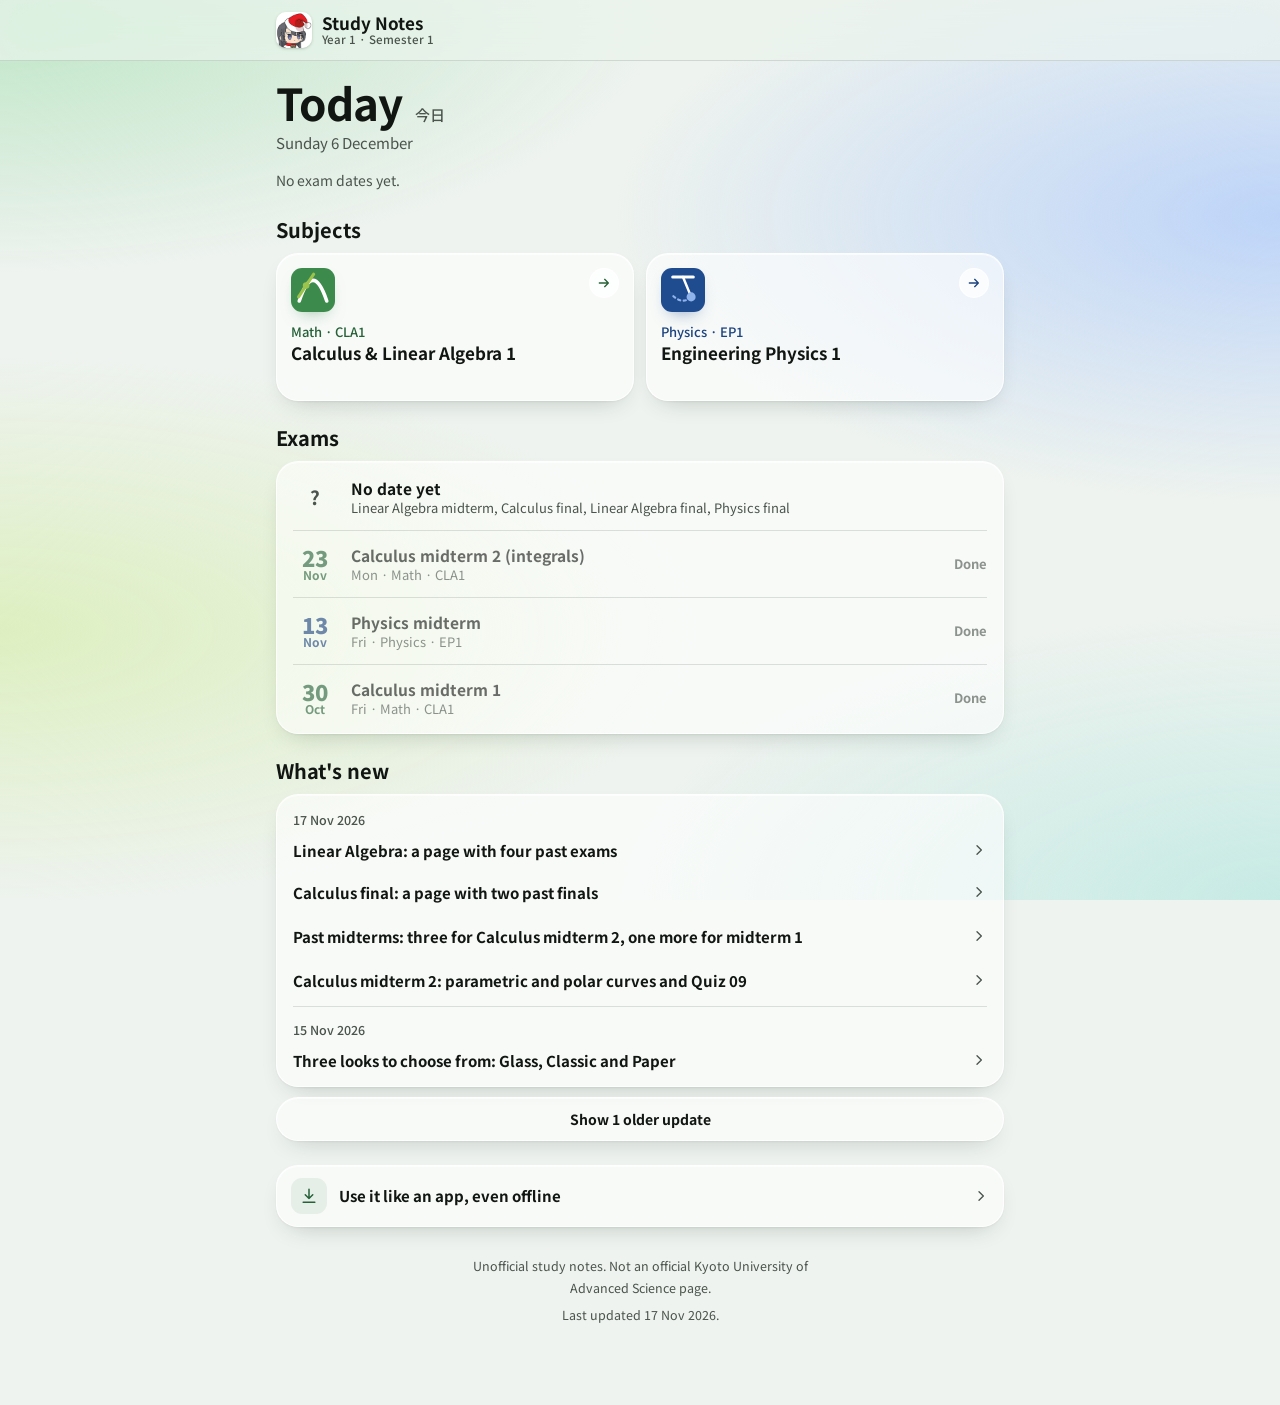
==== commit 58d965da: "Linear Algebra and the Calculus final: pages with past exams Linear Algebra gets its page, with only" ====
--- a/index.html
+++ b/index.html
@@ -443,6 +443,8 @@
     const todayJST = () => new Date(new Date().toLocaleDateString('en-CA', { timeZone: 'Asia/Tokyo' }) + 'T00:00:00+09:00').getTime();
     // an exam links to its own page (page in site.json), or else to its subject's page
     const COURSE_PAGE = { math: 'math/', physics: 'physics/' };
+    // pages that hold only past exams so far (no Practice or night-before sheet yet): the next-exam card opens their Exams
+    const EXAMS_ONLY = ['math/linear-algebra/', 'math/calculus-final/'];
     // each subject's badge and short name, as its card shows them (read before a New label is added to the card)
     const BADGE = { math: $('#card-math .s-icon').innerHTML, physics: $('#card-physics .s-icon').innerHTML };
     const SHORT = { math: $('#card-math .s-kicker').textContent, physics: $('#card-physics .s-kicker').textContent };
@@ -478,8 +480,8 @@
         $('#next').innerHTML = `<article class="next ${x.subject}${days <= 7 ? ' soon' : ''}" id="next-exam">
           <div class="nx-top">${BADGE[x.subject] || ''}<div class="nx-head"><span class="nx-kicker">${esc(x.course)}</span><h3 class="nx-title">${esc(x.name)}</h3></div><div class="nx-left">${left}</div></div>
           <p class="nx-when">${esc(when)}</p>
-          ${progress(x.page, true)}
-          <div class="nx-btns"><a class="go" href="${go}">Open</a>${x.page ? `<a class="alt" href="${x.page}#practice">Practice</a><a class="alt" href="${x.page}#night">Night-before sheet</a>` : ''}</div>
+          ${EXAMS_ONLY.includes(x.page) ? '' : progress(x.page, true)}
+          <div class="nx-btns"><a class="go" href="${go}">Open</a>${!x.page ? '' : EXAMS_ONLY.includes(x.page) ? `<a class="alt" href="${x.page}#exams">Past exams</a>` : `<a class="alt" href="${x.page}#practice">Practice</a><a class="alt" href="${x.page}#night">Night-before sheet</a>`}</div>
         </article>`;
       } else $('#next').innerHTML = '<p class="up-when">No exam dates yet.</p>';
 
@@ -567,7 +569,7 @@
       }
       // each exam page keeps its own key in study-seen (page.js); an entry belongs to the page it links to, and the
       // rest to its subject's key. A subject's card is New while any of its entries is new to that key.
-      const PAGE_KEYS = { math: [['math/integrals/', 'math-integrals']], physics: [['physics/final/', 'physics-final']] };
+      const PAGE_KEYS = { math: [['math/integrals/', 'math-integrals'], ['math/linear-algebra/', 'math-linear-algebra'], ['math/calculus-final/', 'math-calculus-final']], physics: [['physics/final/', 'physics-final']] };
       const keyOf = (n, subj) => { const p = PAGE_KEYS[subj].find(([pre]) => (n.link || '').startsWith(pre)); return p ? p[1] : subj; };
       for (const subj of ['math', 'physics']) {
         const mine = list.filter((n) => n.subject === subj || n.subject === 'all');
